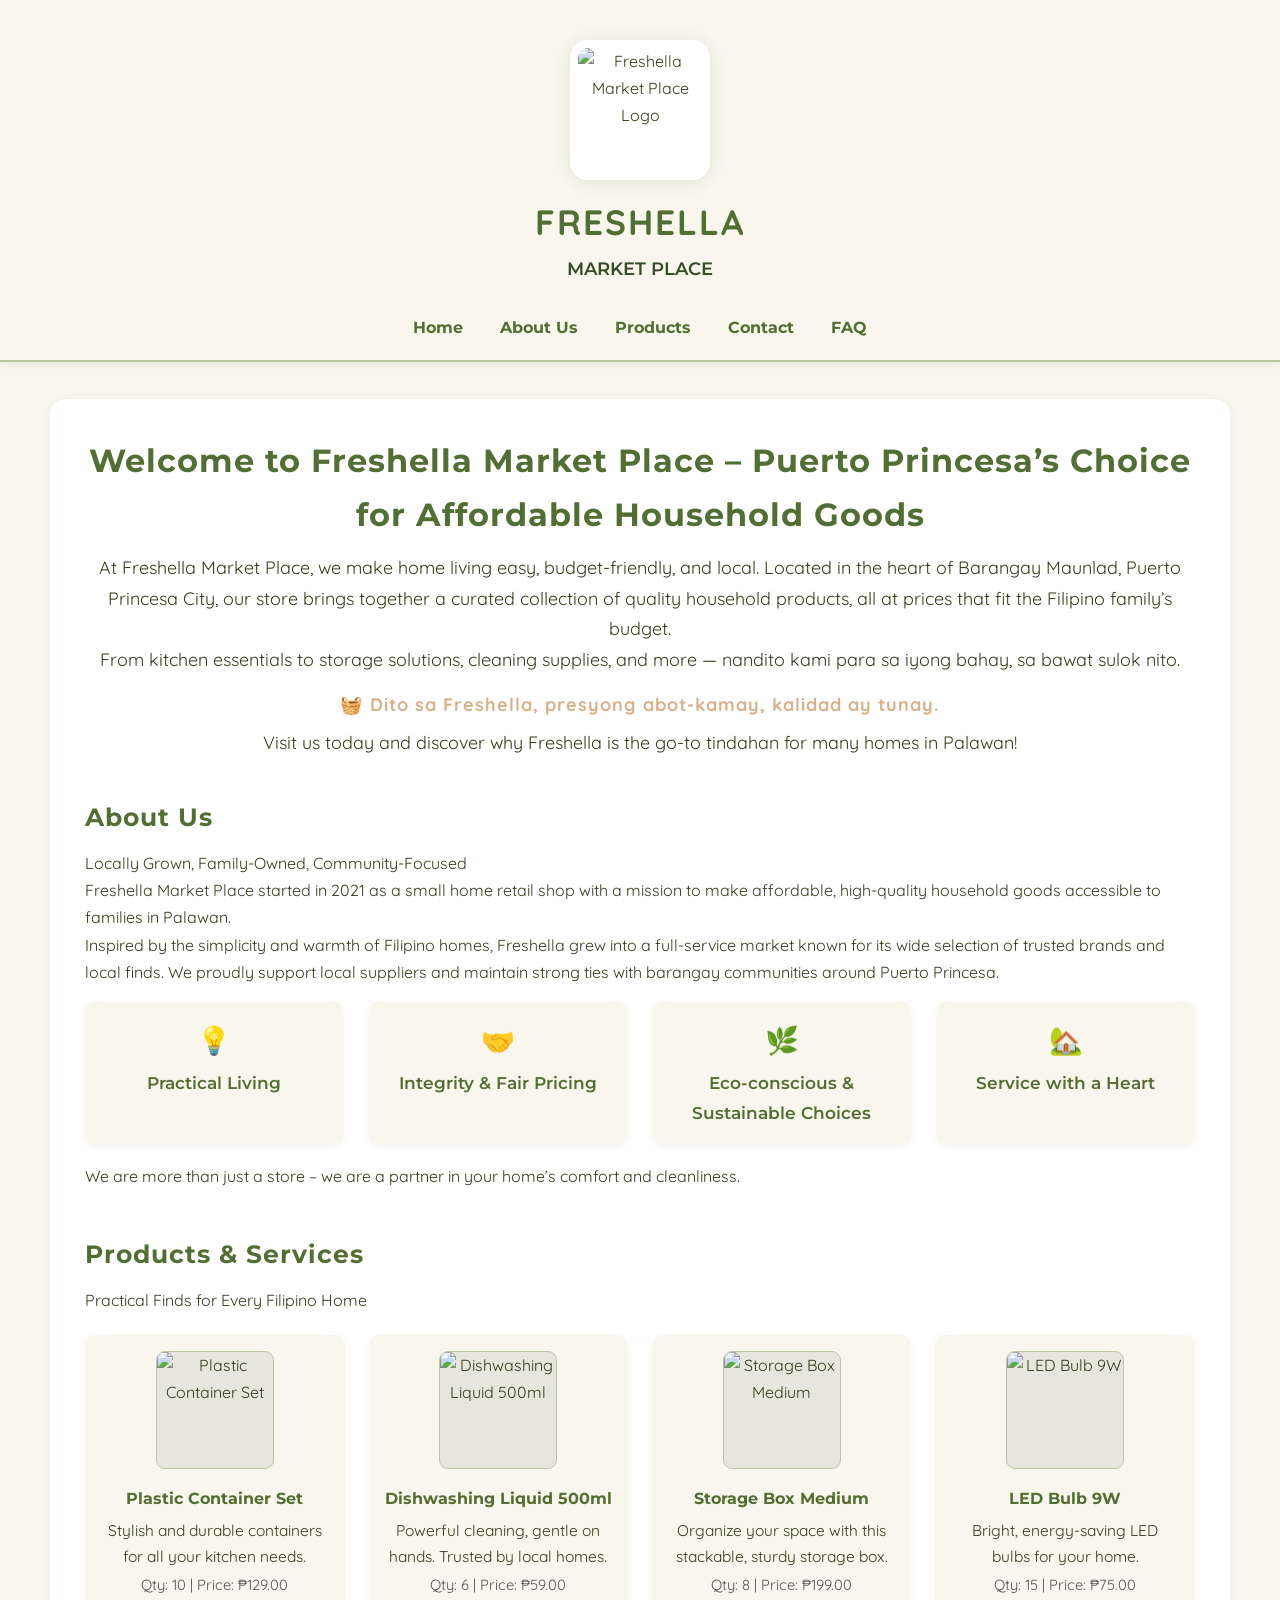
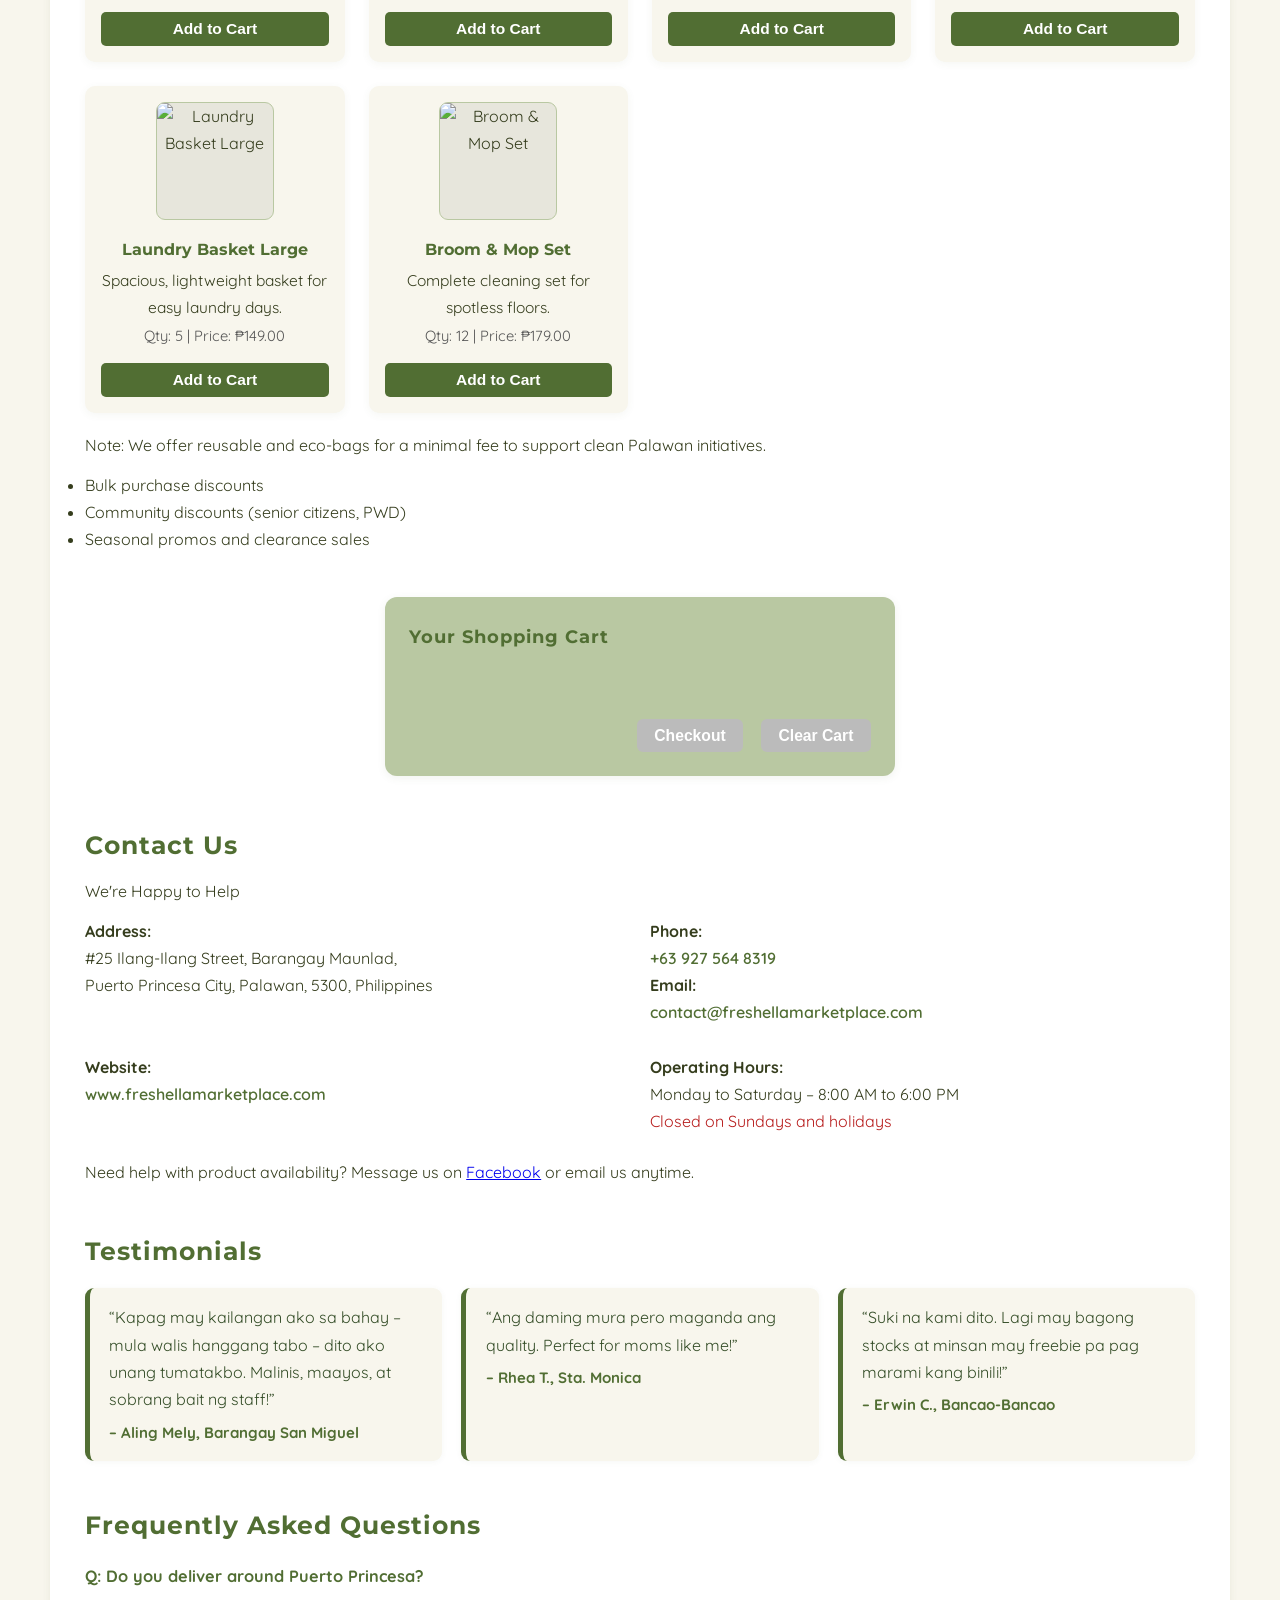
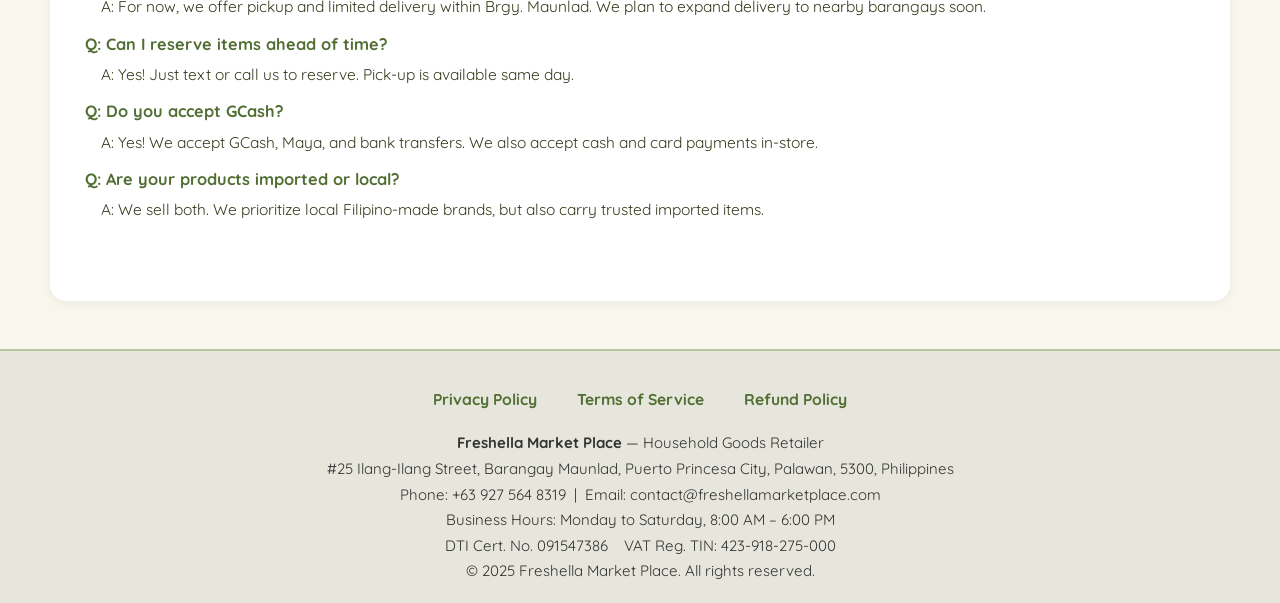
==== index.html @ aa7f87c9 "index.html" ====
<!DOCTYPE html>
<html lang="en">
<head>
  <meta charset="UTF-8">
  <meta name="viewport" content="width=device-width, initial-scale=1.0">
  <title>Freshella Market Place | Puerto Princesa’s Choice for Household Goods</title>
  <meta name="description" content="Freshella Market Place – Puerto Princesa’s Choice for Affordable Household Goods. Shop kitchen essentials, cleaning products, organizers, and more.">
  <meta name="keywords" content="Freshella, household goods, Puerto Princesa, Palawan, market, home essentials, cleaning, organization">
  <meta name="author" content="Freshella Market Place">
  <link rel="icon" type="image/png" href="image/FAVICON.png">
  <link href="https://fonts.googleapis.com/css?family=Montserrat:400,700|Nunito:400,700|Quicksand:400,700&display=swap" rel="stylesheet">
  <style>
    :root {
      --primary: #516e33;
      --secondary: #f8f6ed;
      --accent: #d8b089;
      --dark-green: #344d27;
      --soft-green: #b9c8a2;
      --text: #353d1d;
      --card-bg: #fff;
      --footer-bg: #e7e6dc;
      --heading: #516e33;
      --box-shadow: 0 2px 8px rgba(80, 105, 51, .08);
    }
    * {
      box-sizing: border-box;
      margin: 0;
      padding: 0;
    }
    body {
      font-family: 'Quicksand', 'Nunito', Arial, sans-serif;
      background: var(--secondary);
      color: var(--text);
      line-height: 1.7;
    }
    header {
      background: var(--secondary);
      padding: 2.5rem 0 1rem 0;
      text-align: center;
      border-bottom: 2px solid var(--soft-green);
      box-shadow: var(--box-shadow);
      position: sticky;
      top: 0;
      z-index: 1000;
      width: 100%;
      transition: box-shadow 0.2s;
    }
    .logo-wrapper {
      display: flex;
      flex-direction: column;
      align-items: center;
    }
    .logo-img {
      width: 140px;
      height: 140px;
      display: block;
      margin: 0 auto 0.8rem auto;
      border-radius: 18px;
      box-shadow: 0 2px 16px rgba(80,105,51,0.13);
      background: #fff;
      padding: 0.5rem;
      object-fit: contain;
    }
    .logo-text {
      font-family: 'Quicksand', Arial, sans-serif;
      font-size: 2.2rem;
      font-weight: 700;
      color: var(--heading);
      letter-spacing: 2px;
      margin-bottom: 0.1rem;
    }
    .logo-sub {
      font-family: 'Montserrat', Arial, sans-serif;
      font-size: 1.1rem;
      font-weight: 600;
      color: var(--dark-green);
      margin-bottom: 0.7rem;
    }
    nav {
      margin-top: 1.1rem;
      display: flex;
      justify-content: center;
      gap: 2.3rem;
      flex-wrap: wrap;
    }
    nav a {
      font-family: 'Montserrat', Arial, sans-serif;
      font-weight: 700;
      color: var(--heading);
      text-decoration: none;
      font-size: 1.03rem;
      transition: color .15s;
      padding-bottom: 1px;
      border-bottom: 2px solid transparent;
    }
    nav a:hover {
      color: var(--accent);
      border-bottom: 2px solid var(--accent);
    }
    .container {
      max-width: 1180px;
      margin: 2.3rem auto;
      background: var(--card-bg);
      padding: 2.2rem;
      border-radius: 16px;
      box-shadow: var(--box-shadow);
    }
    section {
      margin-bottom: 2.7rem;
    }
    section h2 {
      font-family: 'Montserrat', Arial, sans-serif;
      color: var(--heading);
      font-size: 1.57rem;
      margin-bottom: .7rem;
      letter-spacing: 1px;
      font-weight: 700;
    }
    .hero {
      text-align: center;
      margin-bottom: 2.4rem;
    }
    .hero h2 {
      font-size: 2rem;
      color: var(--primary);
      font-weight: 700;
      margin: 0 0 .6rem 0;
    }
    .hero p {
      font-size: 1.12rem;
      margin-bottom: 1rem;
      color: var(--text);
    }
    .tagline {
      font-size: 1.13rem;
      font-weight: 700;
      color: var(--accent);
      margin: .8rem 0 .4rem 0;
      letter-spacing: 1px;
    }
    /* Cart Styles */
    .cart-section {
      background: var(--soft-green);
      padding: 1.5rem;
      border-radius: 12px;
      max-width: 510px;
      margin: 2.2rem auto 3rem auto;
      box-shadow: var(--box-shadow);
    }
    .cart-section h2 {
      color: var(--heading);
      font-size: 1.15rem;
      margin-bottom: .75rem;
      font-weight: 700;
      font-family: 'Montserrat', Arial, sans-serif;
    }
    #cart-list {
      min-height: 40px;
      margin-bottom: .95rem;
    }
    .cart-list {
      list-style: none;
      padding: 0;
      margin: 0 0 .8rem 0;
    }
    .cart-list li {
      padding: .53rem 0;
      border-bottom: 1px solid #bbb;
      display: flex;
      justify-content: space-between;
      align-items: center;
      font-size: .99rem;
      color: var(--dark-green);
    }
    .cart-list li:last-child { border-bottom: none; }
    .cart-actions {
      display: flex;
      justify-content: flex-end;
      gap: 1.1rem;
    }
    .cart-actions button {
      background: var(--primary);
      color: #fff;
      border: none;
      padding: .47rem 1.1rem;
      border-radius: 6px;
      font-weight: bold;
      cursor: pointer;
      font-size: .98rem;
      transition: background .17s;
    }
    .cart-actions button:disabled {
      background: #bbb;
      cursor: not-allowed;
    }
    .cart-actions button:hover:not(:disabled) {
      background: var(--dark-green);
    }
    /* Products Grid */
    .products-grid {
      display: grid;
      grid-template-columns: repeat(auto-fit, minmax(220px, 1fr));
      gap: 1.5rem;
      margin-top: 1.3rem;
    }
    .product-card {
      background: var(--secondary);
      border-radius: 10px;
      box-shadow: 0 2px 8px rgba(80, 105, 51, .06);
      padding: 1rem;
      text-align: center;
      display: flex;
      flex-direction: column;
      justify-content: space-between;
    }
    .product-card img {
      width: 118px;
      height: 118px;
      object-fit: cover;
      background: #e7e6dc;
      border-radius: 9px;
      margin: 0 auto 1rem auto;
      border: 1px solid #b9c8a2;
    }
    .product-card h3 {
      font-size: 1.02rem;
      color: var(--heading);
      margin-bottom: .23rem;
      font-weight: 700;
      font-family: 'Montserrat', Arial, sans-serif;
    }
    .product-card p {
      font-size: .97rem;
      margin-bottom: .2rem;
    }
    .product-meta {
      font-size: .92rem;
      color: #555;
      margin-bottom: .2rem;
    }
    .product-card button {
      background: var(--primary);
      color: #fff;
      border: none;
      border-radius: 5px;
      padding: .5rem 1rem;
      font-weight: bold;
      cursor: pointer;
      font-size: .97rem;
      margin-top: .7rem;
      transition: background .16s;
    }
    .product-card button:hover {
      background: var(--dark-green);
    }
    /* About Values */
    .about-values {
      display: flex;
      flex-wrap: wrap;
      gap: 1.6rem;
      margin-top: 1rem;
    }
    .value-card {
      background: var(--secondary);
      border-radius: 9px;
      box-shadow: 0 2px 8px rgba(80,105,51,.08);
      padding: 1rem;
      min-width: 170px;
      flex: 1 1 170px;
      text-align: center;
      font-size: 1.09rem;
      color: var(--primary);
      font-family: 'Montserrat', Arial, sans-serif;
      font-weight: 600;
    }
    .value-card span {
      font-size: 1.7rem;
      display: block;
      margin-bottom: .27rem;
    }
    /* Testimonials */
    .testimonials {
      display: grid;
      grid-template-columns: repeat(auto-fit, minmax(270px, 1fr));
      gap: 1.2rem;
      margin-top: 1rem;
    }
    .testimonial {
      background: var(--secondary);
      border-left: 5px solid var(--primary);
      border-radius: 9px;
      padding: 1rem 1.2rem;
      font-size: 1rem;
      box-shadow: 0 1px 6px rgba(80,105,51,.05);
      color: var(--dark-green);
    }
    .testimonial cite {
      display: block;
      margin-top: .4rem;
      font-size: .94rem;
      color: var(--heading);
      font-style: normal;
      font-weight: bold;
    }
    /* FAQ */
    .faq-list {
      margin-top: 1rem;
    }
    .faq-list dt {
      font-weight: bold;
      margin-top: .7rem;
      color: var(--primary);
      font-size: 1.02rem;
      margin-bottom: .15rem;
    }
    .faq-list dd {
      margin-left: 1rem;
      margin-bottom: .3rem;
      font-size: .97rem;
      color: var(--text);
    }
    /* Contact Info */
    .contact-info {
      font-size: 1rem;
      margin-top: .8rem;
      display: grid;
      grid-template-columns: 1fr 1fr;
      gap: 1.2rem;
    }
    .contact-info div {
      margin-bottom: .5rem;
      font-family: 'Quicksand', Arial, sans-serif;
    }
    .contact-info a {
      color: var(--primary);
      text-decoration: none;
      font-weight: 600;
      transition: color .18s;
    }
    .contact-info a:hover {
      color: var(--accent);
      text-decoration: underline;
    }
    /* Responsive Design */
    @media (max-width: 900px) {
      .container { padding: 1.2rem; }
      .about-values, .testimonials, .contact-info { grid-template-columns: 1fr; flex-direction: column; }
      nav { gap: 1.4rem; }
    }
    @media (max-width: 700px) {
      header { padding: 1.3rem 0 .7rem 0; }
      .logo-img { width: 90px; height: 90px; }
      .logo-text { font-size: 1.3rem; }
      .logo-sub { font-size: 1rem; }
      section h2, .hero h2 { font-size: 1.13rem; }
      .products-grid { grid-template-columns: 1fr; }
      .cart-section { max-width: 100%; }
      .container { padding: .5rem; }
    }
    footer {
      background: var(--footer-bg);
      padding: 2.2rem 0 1.2rem 0;
      text-align: center;
      font-size: .98rem;
      color: #444;
      margin-top: 3rem;
      border-top: 2px solid var(--soft-green);
      font-family: 'Quicksand', Arial, sans-serif;
    }
    .footer-links {
      margin-bottom: 1.1rem;
      display: flex;
      justify-content: center;
      gap: 2.5rem;
      flex-wrap: wrap;
    }
    .footer-links a {
      color: var(--heading);
      text-decoration: none;
      font-weight: 700;
      transition: color .2s;
    }
    .footer-links a:hover {
      color: var(--accent);
      text-decoration: underline;
    }
    .footer-meta {
      font-size: .94rem;
      margin-top: .8rem;
      color: #333;
      line-height: 1.7;
    }
  </style>
</head>
<body>
  <header>
    <div class="logo-wrapper">
      <img src="image/LOGO.png" alt="Freshella Market Place Logo" class="logo-img" />
      <div class="logo-text">FRESHELLA</div>
      <div class="logo-sub">MARKET PLACE</div>
    </div>
    <nav>
      <a href="#home">Home</a>
      <a href="#about">About Us</a>
      <a href="#products">Products</a>
      <a href="#contact">Contact</a>
      <a href="#faq">FAQ</a>
    </nav>
  </header>
  <main class="container">
    <section id="home" class="hero">
      <h2>Welcome to Freshella Market Place – Puerto Princesa’s Choice for Affordable Household Goods</h2>
      <p>
        At Freshella Market Place, we make home living easy, budget-friendly, and local. Located in the heart of Barangay Maunlad, Puerto Princesa City, our store brings together a curated collection of quality household products, all at prices that fit the Filipino family’s budget.<br>
        From kitchen essentials to storage solutions, cleaning supplies, and more — nandito kami para sa iyong bahay, sa bawat sulok nito.
      </p>
      <div class="tagline">🧺 Dito sa Freshella, presyong abot-kamay, kalidad ay tunay.</div>
      <p>Visit us today and discover why Freshella is the go-to tindahan for many homes in Palawan!</p>
    </section>
    <section id="about">
      <h2>About Us</h2>
      <p>Locally Grown, Family-Owned, Community-Focused</p>
      <p>
        Freshella Market Place started in 2021 as a small home retail shop with a mission to make affordable, high-quality household goods accessible to families in Palawan.<br>
        Inspired by the simplicity and warmth of Filipino homes, Freshella grew into a full-service market known for its wide selection of trusted brands and local finds. We proudly support local suppliers and maintain strong ties with barangay communities around Puerto Princesa.
      </p>
      <div class="about-values">
        <div class="value-card">
          <span>💡</span>
          Practical Living
        </div>
        <div class="value-card">
          <span>🤝</span>
          Integrity & Fair Pricing
        </div>
        <div class="value-card">
          <span>🌿</span>
          Eco-conscious & Sustainable Choices
        </div>
        <div class="value-card">
          <span>🏡</span>
          Service with a Heart
        </div>
      </div>
      <p style="margin-top:1.2rem;">
        We are more than just a store – we are a partner in your home’s comfort and cleanliness.
      </p>
    </section>
    <section id="products">
      <h2>Products & Services</h2>
      <p>Practical Finds for Every Filipino Home</p>
      <div class="products-grid">
        <div class="product-card">
          <img src="image/placeholder1.png" alt="Plastic Container Set" />
          <h3>Plastic Container Set</h3>
          <p>Stylish and durable containers for all your kitchen needs.</p>
          <div class="product-meta">Qty: 10 | Price: ₱129.00</div>
          <button onclick="addToCart('Plastic Container Set', 129.00)">Add to Cart</button>
        </div>
        <div class="product-card">
          <img src="image/placeholder2.png" alt="Dishwashing Liquid 500ml" />
          <h3>Dishwashing Liquid 500ml</h3>
          <p>Powerful cleaning, gentle on hands. Trusted by local homes.</p>
          <div class="product-meta">Qty: 6 | Price: ₱59.00</div>
          <button onclick="addToCart('Dishwashing Liquid 500ml', 59.00)">Add to Cart</button>
        </div>
        <div class="product-card">
          <img src="image/placeholder3.png" alt="Storage Box Medium" />
          <h3>Storage Box Medium</h3>
          <p>Organize your space with this stackable, sturdy storage box.</p>
          <div class="product-meta">Qty: 8 | Price: ₱199.00</div>
          <button onclick="addToCart('Storage Box Medium', 199.00)">Add to Cart</button>
        </div>
        <div class="product-card">
          <img src="image/placeholder4.png" alt="LED Bulb 9W" />
          <h3>LED Bulb 9W</h3>
          <p>Bright, energy-saving LED bulbs for your home.</p>
          <div class="product-meta">Qty: 15 | Price: ₱75.00</div>
          <button onclick="addToCart('LED Bulb 9W', 75.00)">Add to Cart</button>
        </div>
        <div class="product-card">
          <img src="image/placeholder5.png" alt="Laundry Basket Large" />
          <h3>Laundry Basket Large</h3>
          <p>Spacious, lightweight basket for easy laundry days.</p>
          <div class="product-meta">Qty: 5 | Price: ₱149.00</div>
          <button onclick="addToCart('Laundry Basket Large', 149.00)">Add to Cart</button>
        </div>
        <div class="product-card">
          <img src="image/placeholder6.png" alt="Broom & Mop Set" />
          <h3>Broom & Mop Set</h3>
          <p>Complete cleaning set for spotless floors.</p>
          <div class="product-meta">Qty: 12 | Price: ₱179.00</div>
          <button onclick="addToCart('Broom & Mop Set', 179.00)">Add to Cart</button>
        </div>
      </div>
      <p style="margin-top:1.2rem;">Note: We offer reusable and eco-bags for a minimal fee to support clean Palawan initiatives.</p>
      <ul style="margin-top:.8rem;">
        <li>Bulk purchase discounts</li>
        <li>Community discounts (senior citizens, PWD)</li>
        <li>Seasonal promos and clearance sales</li>
      </ul>
    </section>
    <section id="cart" class="cart-section">
      <h2>Your Shopping Cart</h2>
      <ul class="cart-list" id="cart-list">
        <!-- Cart items will appear here -->
      </ul>
      <div class="cart-actions">
        <button id="checkout-btn" disabled>Checkout</button>
        <button id="clear-cart-btn" disabled onclick="clearCart()">Clear Cart</button>
      </div>
    </section>
    <section id="contact">
      <h2>Contact Us</h2>
      <p>We're Happy to Help</p>
      <div class="contact-info">
        <div>
          <strong>Address:</strong><br>
          #25 Ilang-Ilang Street, Barangay Maunlad,<br>
          Puerto Princesa City, Palawan, 5300, Philippines
        </div>
        <div>
          <strong>Phone:</strong><br>
          <a href="tel:+639275648319">+63 927 564 8319</a><br>
          <strong>Email:</strong><br>
          <a href="mailto:contact@freshellamarketplace.com">contact@freshellamarketplace.com</a>
        </div>
        <div>
          <strong>Website:</strong><br>
          <a href="http://www.freshellamarketplace.com">www.freshellamarketplace.com</a>
        </div>
        <div>
          <strong>Operating Hours:</strong><br>
          Monday to Saturday – 8:00 AM to 6:00 PM<br>
          <span style="color:#b71c1c;">Closed on Sundays and holidays</span>
        </div>
      </div>
      <p style="margin-top:1rem;">
        Need help with product availability? Message us on <a href="https://facebook.com/" target="_blank">Facebook</a> or email us anytime.
      </p>
    </section>
    <section id="testimonials">
      <h2>Testimonials</h2>
      <div class="testimonials">
        <div class="testimonial">
          “Kapag may kailangan ako sa bahay – mula walis hanggang tabo – dito ako unang tumatakbo. Malinis, maayos, at sobrang bait ng staff!”
          <cite>– Aling Mely, Barangay San Miguel</cite>
        </div>
        <div class="testimonial">
          “Ang daming mura pero maganda ang quality. Perfect for moms like me!”
          <cite>– Rhea T., Sta. Monica</cite>
        </div>
        <div class="testimonial">
          “Suki na kami dito. Lagi may bagong stocks at minsan may freebie pa pag marami kang binili!”
          <cite>– Erwin C., Bancao-Bancao</cite>
        </div>
      </div>
    </section>
    <section id="faq">
      <h2>Frequently Asked Questions</h2>
      <dl class="faq-list">
        <dt>Q: Do you deliver around Puerto Princesa?</dt>
        <dd>A: For now, we offer pickup and limited delivery within Brgy. Maunlad. We plan to expand delivery to nearby barangays soon.</dd>
        <dt>Q: Can I reserve items ahead of time?</dt>
        <dd>A: Yes! Just text or call us to reserve. Pick-up is available same day.</dd>
        <dt>Q: Do you accept GCash?</dt>
        <dd>A: Yes! We accept GCash, Maya, and bank transfers. We also accept cash and card payments in-store.</dd>
        <dt>Q: Are your products imported or local?</dt>
        <dd>A: We sell both. We prioritize local Filipino-made brands, but also carry trusted imported items.</dd>
      </dl>
    </section>
  </main>
  <footer>
    <div class="footer-links">
      <a href="privacy-policy.html">Privacy Policy</a>
      <a href="terms.html">Terms of Service</a>
      <a href="refund-policy.html">Refund Policy</a>
    </div>
    <div class="footer-meta">
      <strong>Freshella Market Place</strong> &mdash; Household Goods Retailer<br>
      #25 Ilang-Ilang Street, Barangay Maunlad, Puerto Princesa City, Palawan, 5300, Philippines<br>
      Phone: +63 927 564 8319 &nbsp;|&nbsp; Email: contact@freshellamarketplace.com<br>
      Business Hours: Monday to Saturday, 8:00 AM – 6:00 PM<br>
      DTI Cert. No. 091547386 &nbsp;&nbsp; VAT Reg. TIN: 423-918-275-000<br>
      &copy; 2025 Freshella Market Place. All rights reserved.
    </div>
  </footer>
  <script>
    // Simple Cart logic for demonstration (no persistence)
    const cart = [];
    function addToCart(name, price) {
      const existing = cart.find(item => item.name === name);
      if (existing) {
        existing.qty++;
      } else {
        cart.push({ name, price, qty: 1 });
      }
      updateCart();
    }
    function clearCart() {
      cart.length = 0;
      updateCart();
    }
    function updateCart() {
      const cartList = document.getElementById('cart-list');
      cartList.innerHTML = '';
      let total = 0;
      cart.forEach(item => {
        total += item.price * item.qty;
        const li = document.createElement('li');
        li.innerHTML = `<span>${item.name} x${item.qty}</span><span>₱${(item.price * item.qty).toFixed(2)}</span>`;
        cartList.appendChild(li);
      });
      document.getElementById('checkout-btn').disabled = cart.length === 0;
      document.getElementById('clear-cart-btn').disabled = cart.length === 0;
      if (cart.length > 0) {
        const totalLi = document.createElement('li');
        totalLi.style.fontWeight = 'bold';
        totalLi.innerHTML = `<span>Total:</span><span>₱${total.toFixed(2)}</span>`;
        cartList.appendChild(totalLi);
      }
    }
    // Checkout button logic - redirect to order-summary.html
    document.addEventListener("DOMContentLoaded", function () {
      const checkoutBtn = document.getElementById("checkout-btn");
      checkoutBtn.addEventListener("click", function () {
        window.location.href = "order-summary.html";
      });
    });
  </script>
</body>
</html>
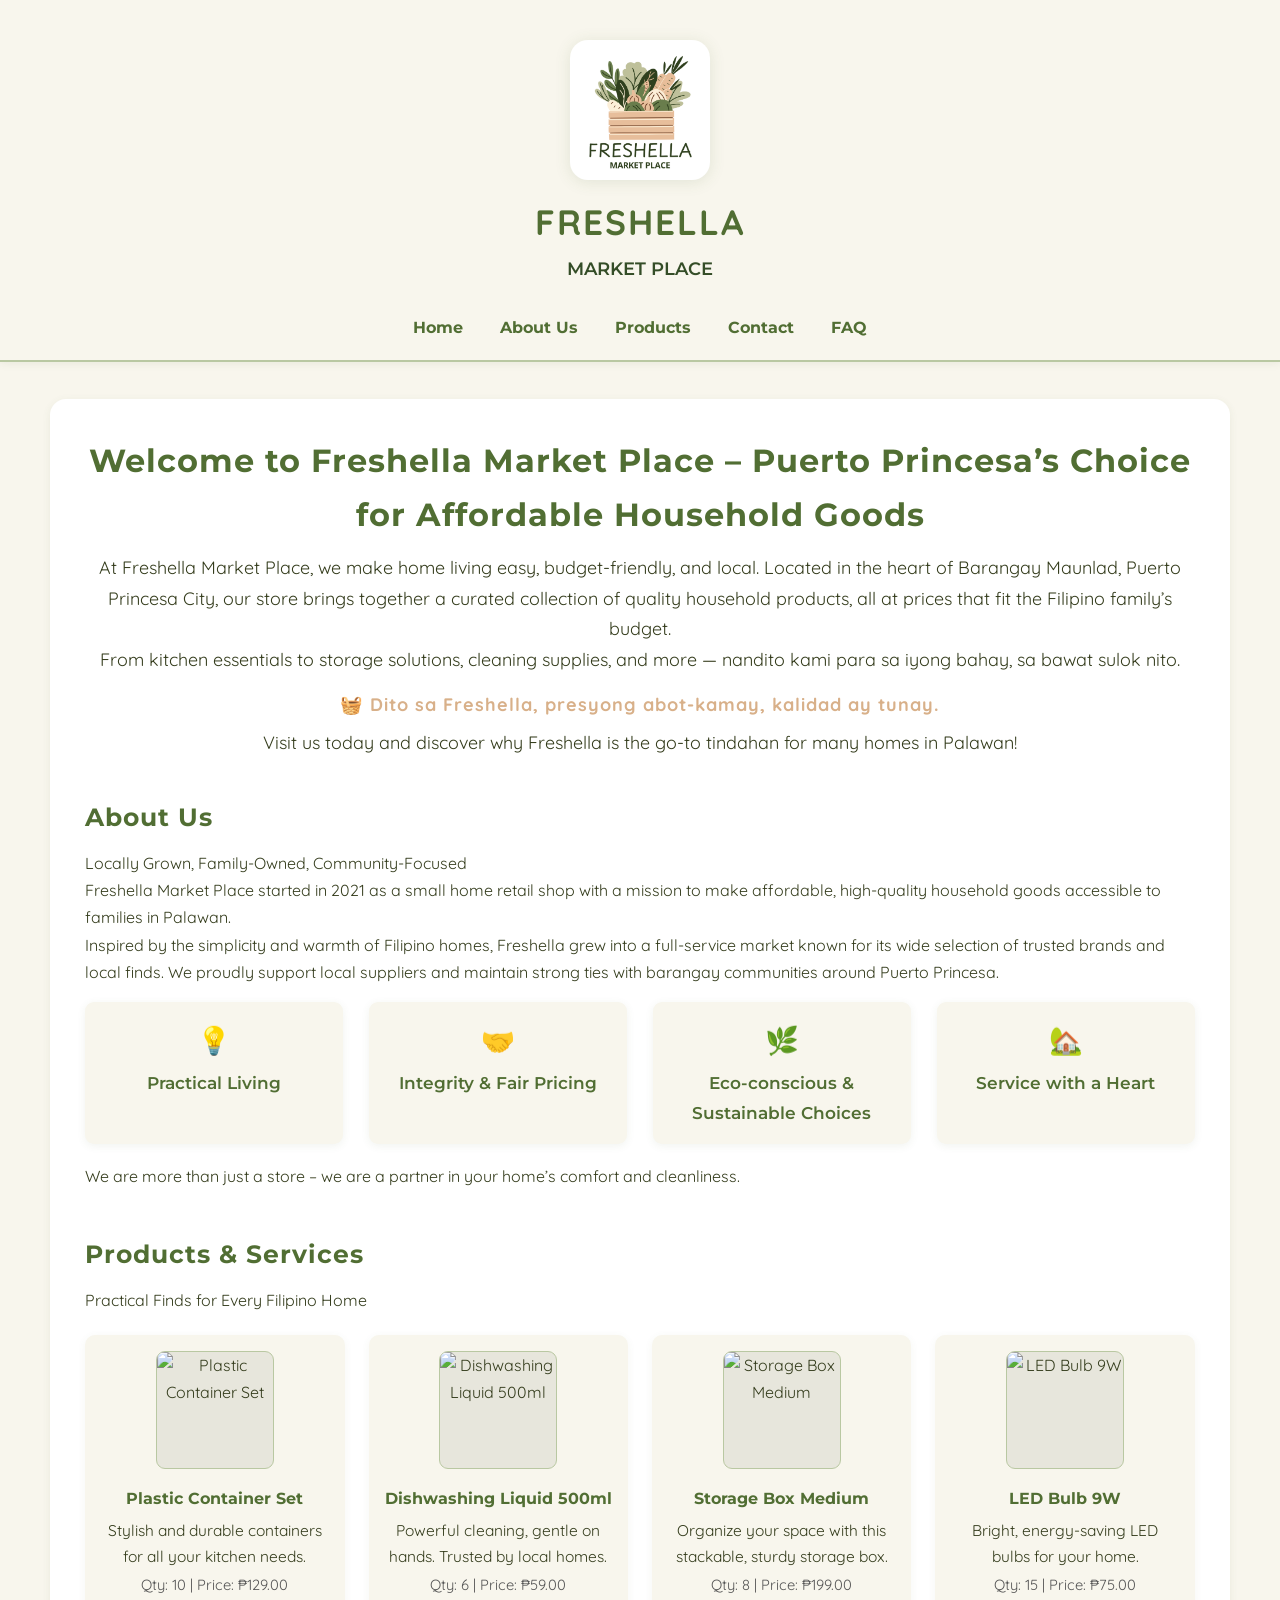
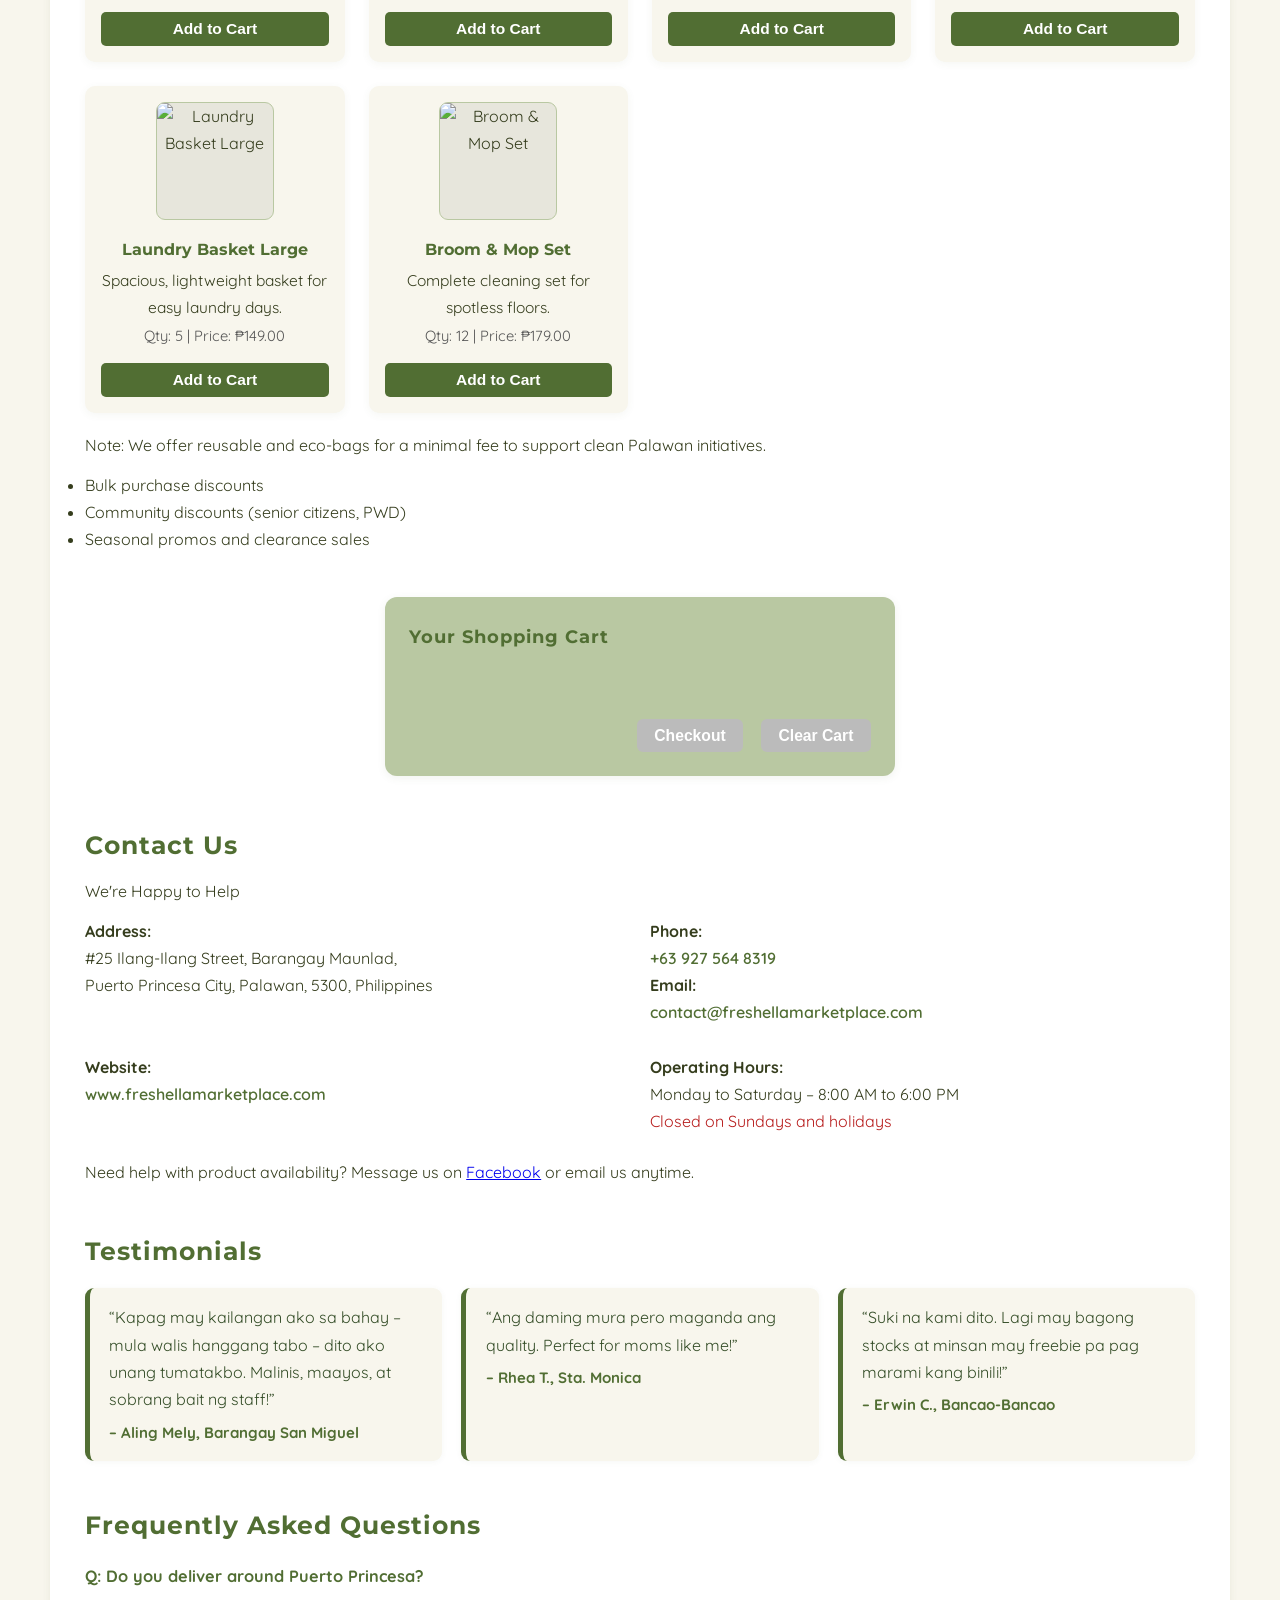
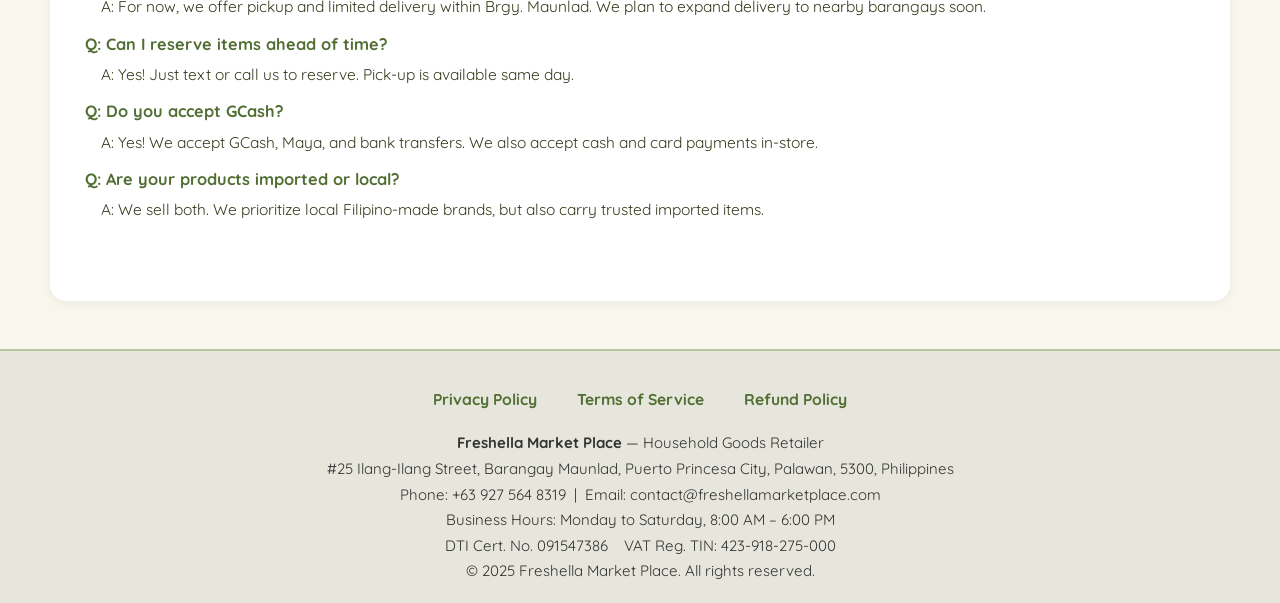
==== commit 0a5e807b: "Update index.html" ====
--- a/index.html
+++ b/index.html
@@ -7,7 +7,7 @@
   <meta name="description" content="Freshella Market Place – Puerto Princesa’s Choice for Affordable Household Goods. Shop kitchen essentials, cleaning products, organizers, and more.">
   <meta name="keywords" content="Freshella, household goods, Puerto Princesa, Palawan, market, home essentials, cleaning, organization">
   <meta name="author" content="Freshella Market Place">
-  <link rel="icon" type="image/png" href="image/FAVICON.png">
+  <link rel="icon" type="images/png" href="images/LOGO.png">
   <link href="https://fonts.googleapis.com/css?family=Montserrat:400,700|Nunito:400,700|Quicksand:400,700&display=swap" rel="stylesheet">
   <style>
     :root {
@@ -395,7 +395,7 @@
 <body>
   <header>
     <div class="logo-wrapper">
-      <img src="image/LOGO.png" alt="Freshella Market Place Logo" class="logo-img" />
+      <img src="images/LOGO.png" alt="Freshella Market Place Logo" class="logo-img" />
       <div class="logo-text">FRESHELLA</div>
       <div class="logo-sub">MARKET PLACE</div>
     </div>
@@ -451,42 +451,42 @@
       <p>Practical Finds for Every Filipino Home</p>
       <div class="products-grid">
         <div class="product-card">
-          <img src="image/placeholder1.png" alt="Plastic Container Set" />
+          <img src="images/Pictures1.png" alt="Plastic Container Set" />
           <h3>Plastic Container Set</h3>
           <p>Stylish and durable containers for all your kitchen needs.</p>
           <div class="product-meta">Qty: 10 | Price: ₱129.00</div>
           <button onclick="addToCart('Plastic Container Set', 129.00)">Add to Cart</button>
         </div>
         <div class="product-card">
-          <img src="image/placeholder2.png" alt="Dishwashing Liquid 500ml" />
+          <img src="images/Pictures2.png" alt="Dishwashing Liquid 500ml" />
           <h3>Dishwashing Liquid 500ml</h3>
           <p>Powerful cleaning, gentle on hands. Trusted by local homes.</p>
           <div class="product-meta">Qty: 6 | Price: ₱59.00</div>
           <button onclick="addToCart('Dishwashing Liquid 500ml', 59.00)">Add to Cart</button>
         </div>
         <div class="product-card">
-          <img src="image/placeholder3.png" alt="Storage Box Medium" />
+          <img src="images/Pictures3.png" alt="Storage Box Medium" />
           <h3>Storage Box Medium</h3>
           <p>Organize your space with this stackable, sturdy storage box.</p>
           <div class="product-meta">Qty: 8 | Price: ₱199.00</div>
           <button onclick="addToCart('Storage Box Medium', 199.00)">Add to Cart</button>
         </div>
         <div class="product-card">
-          <img src="image/placeholder4.png" alt="LED Bulb 9W" />
+          <img src="images/Pictures4.png" alt="LED Bulb 9W" />
           <h3>LED Bulb 9W</h3>
           <p>Bright, energy-saving LED bulbs for your home.</p>
           <div class="product-meta">Qty: 15 | Price: ₱75.00</div>
           <button onclick="addToCart('LED Bulb 9W', 75.00)">Add to Cart</button>
         </div>
         <div class="product-card">
-          <img src="image/placeholder5.png" alt="Laundry Basket Large" />
+          <img src="images/Pictures5.png" alt="Laundry Basket Large" />
           <h3>Laundry Basket Large</h3>
           <p>Spacious, lightweight basket for easy laundry days.</p>
           <div class="product-meta">Qty: 5 | Price: ₱149.00</div>
           <button onclick="addToCart('Laundry Basket Large', 149.00)">Add to Cart</button>
         </div>
         <div class="product-card">
-          <img src="image/placeholder6.png" alt="Broom & Mop Set" />
+          <img src="images/Pictures6.png" alt="Broom & Mop Set" />
           <h3>Broom & Mop Set</h3>
           <p>Complete cleaning set for spotless floors.</p>
           <div class="product-meta">Qty: 12 | Price: ₱179.00</div>
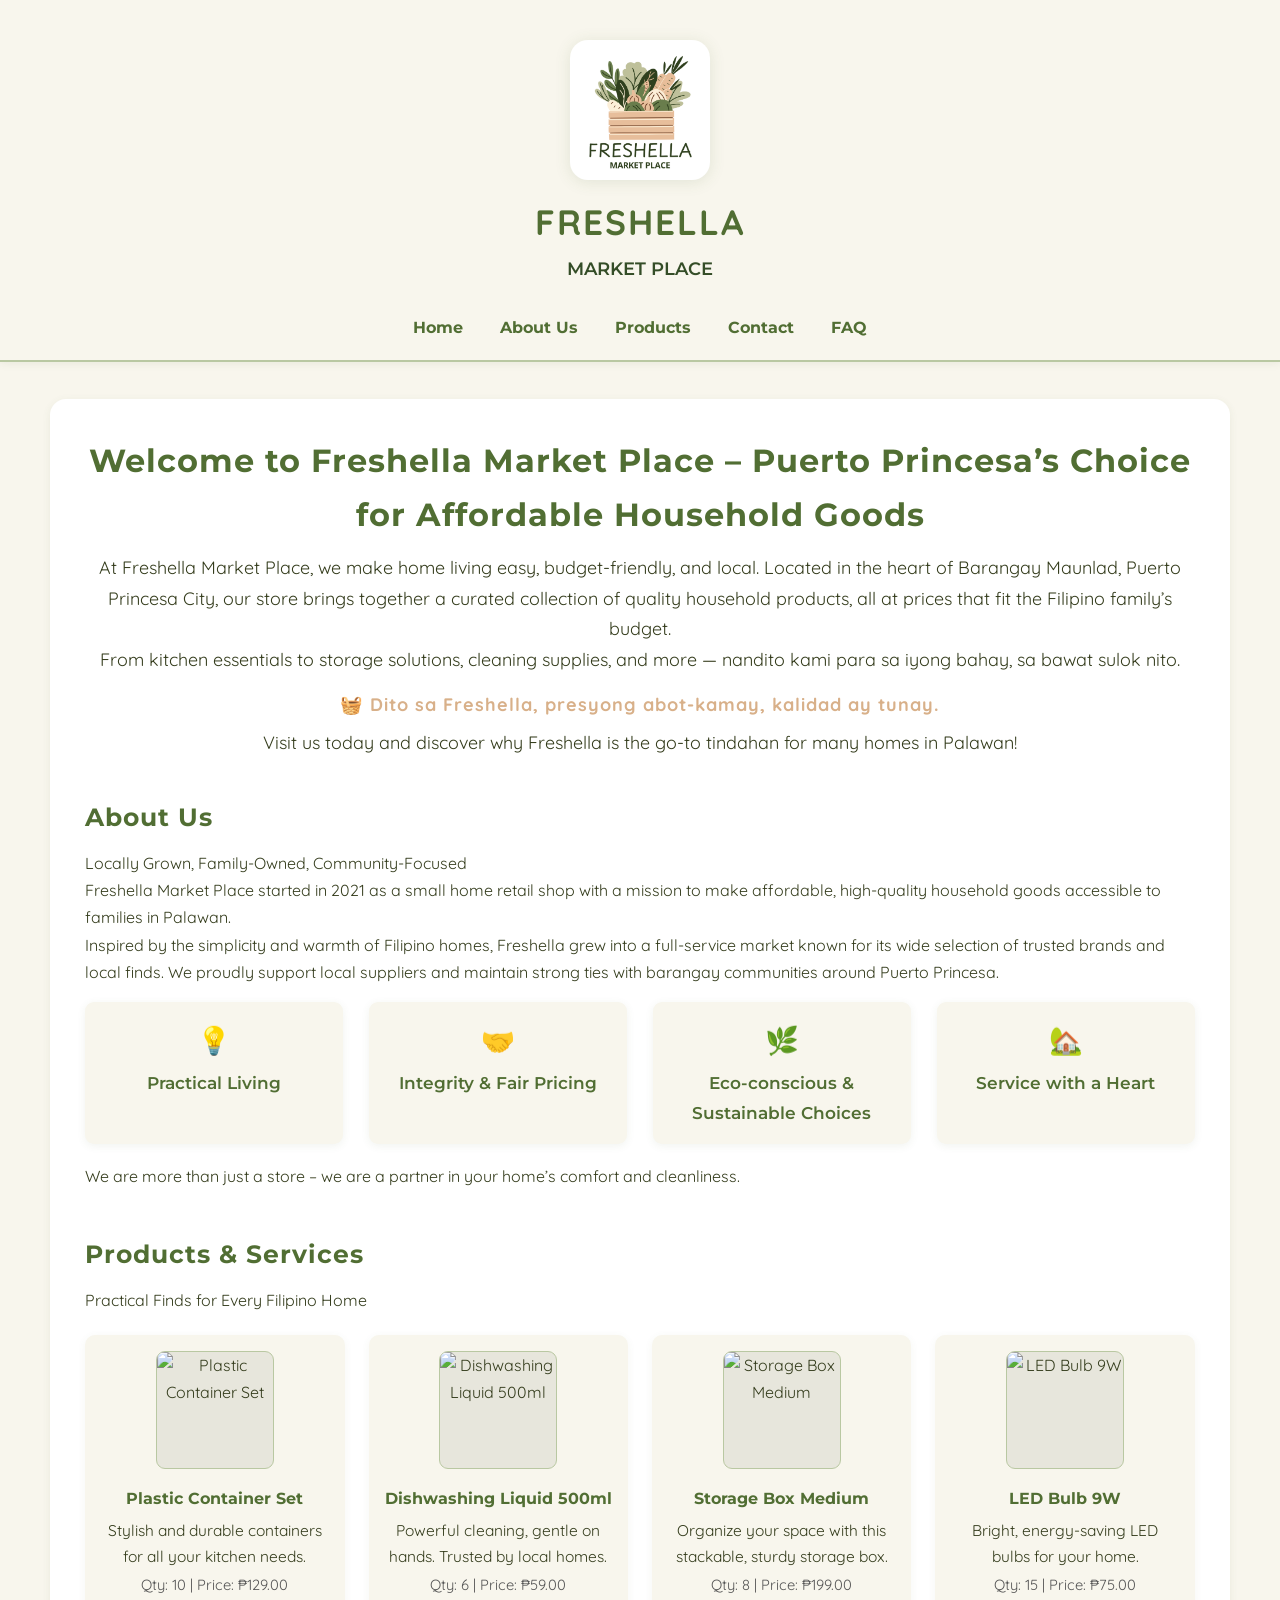
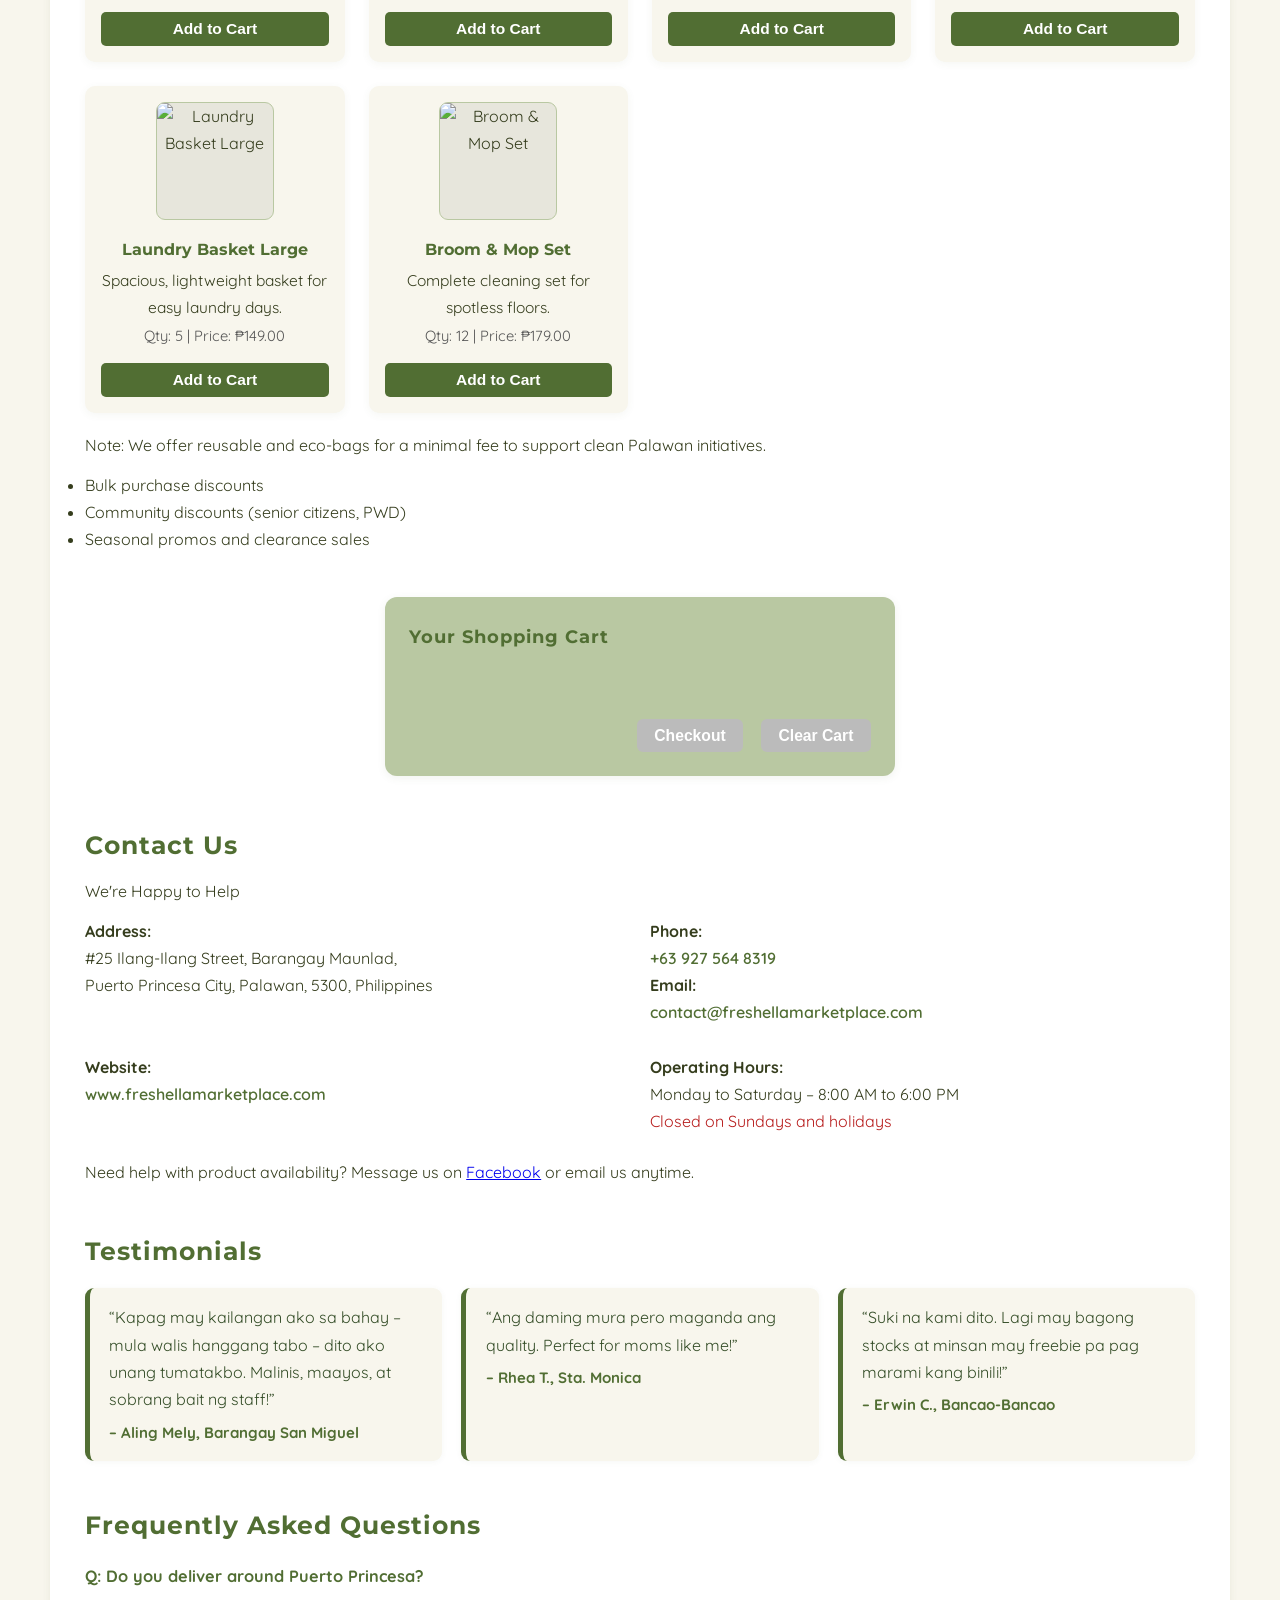
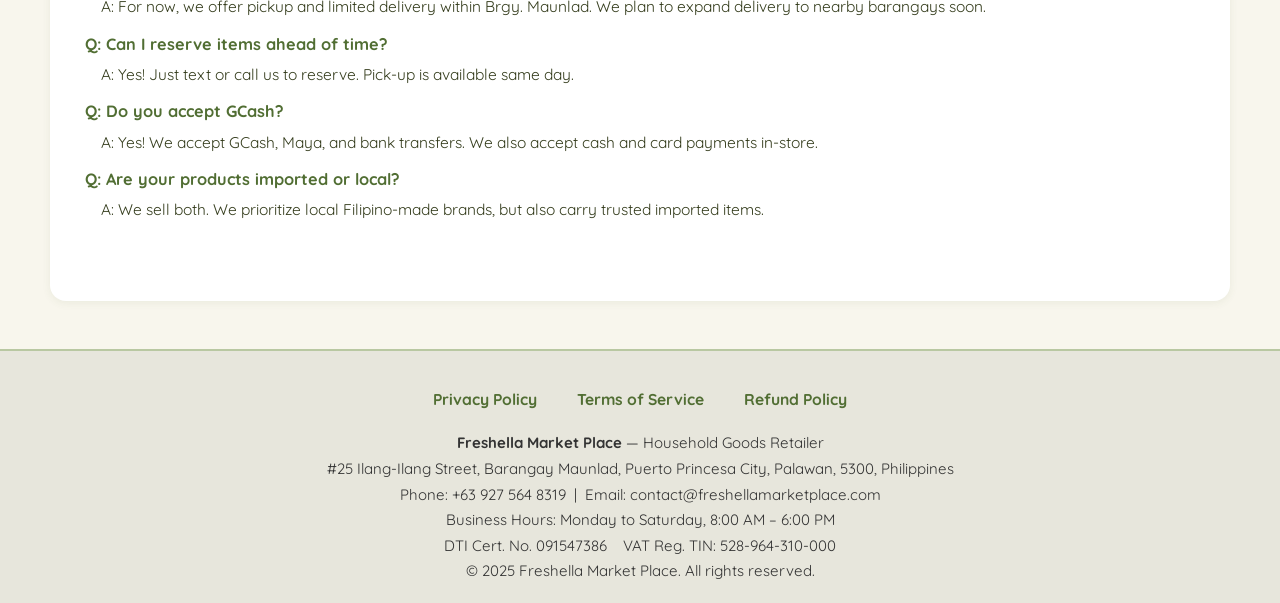
==== commit 7b1532e2: "Update index.html" ====
--- a/index.html
+++ b/index.html
@@ -581,7 +581,7 @@
       #25 Ilang-Ilang Street, Barangay Maunlad, Puerto Princesa City, Palawan, 5300, Philippines<br>
       Phone: +63 927 564 8319 &nbsp;|&nbsp; Email: contact@freshellamarketplace.com<br>
       Business Hours: Monday to Saturday, 8:00 AM – 6:00 PM<br>
-      DTI Cert. No. 091547386 &nbsp;&nbsp; VAT Reg. TIN: 423-918-275-000<br>
+      DTI Cert. No. 091547386 &nbsp;&nbsp; VAT Reg. TIN: 528-964-310-000<br>
       &copy; 2025 Freshella Market Place. All rights reserved.
     </div>
   </footer>
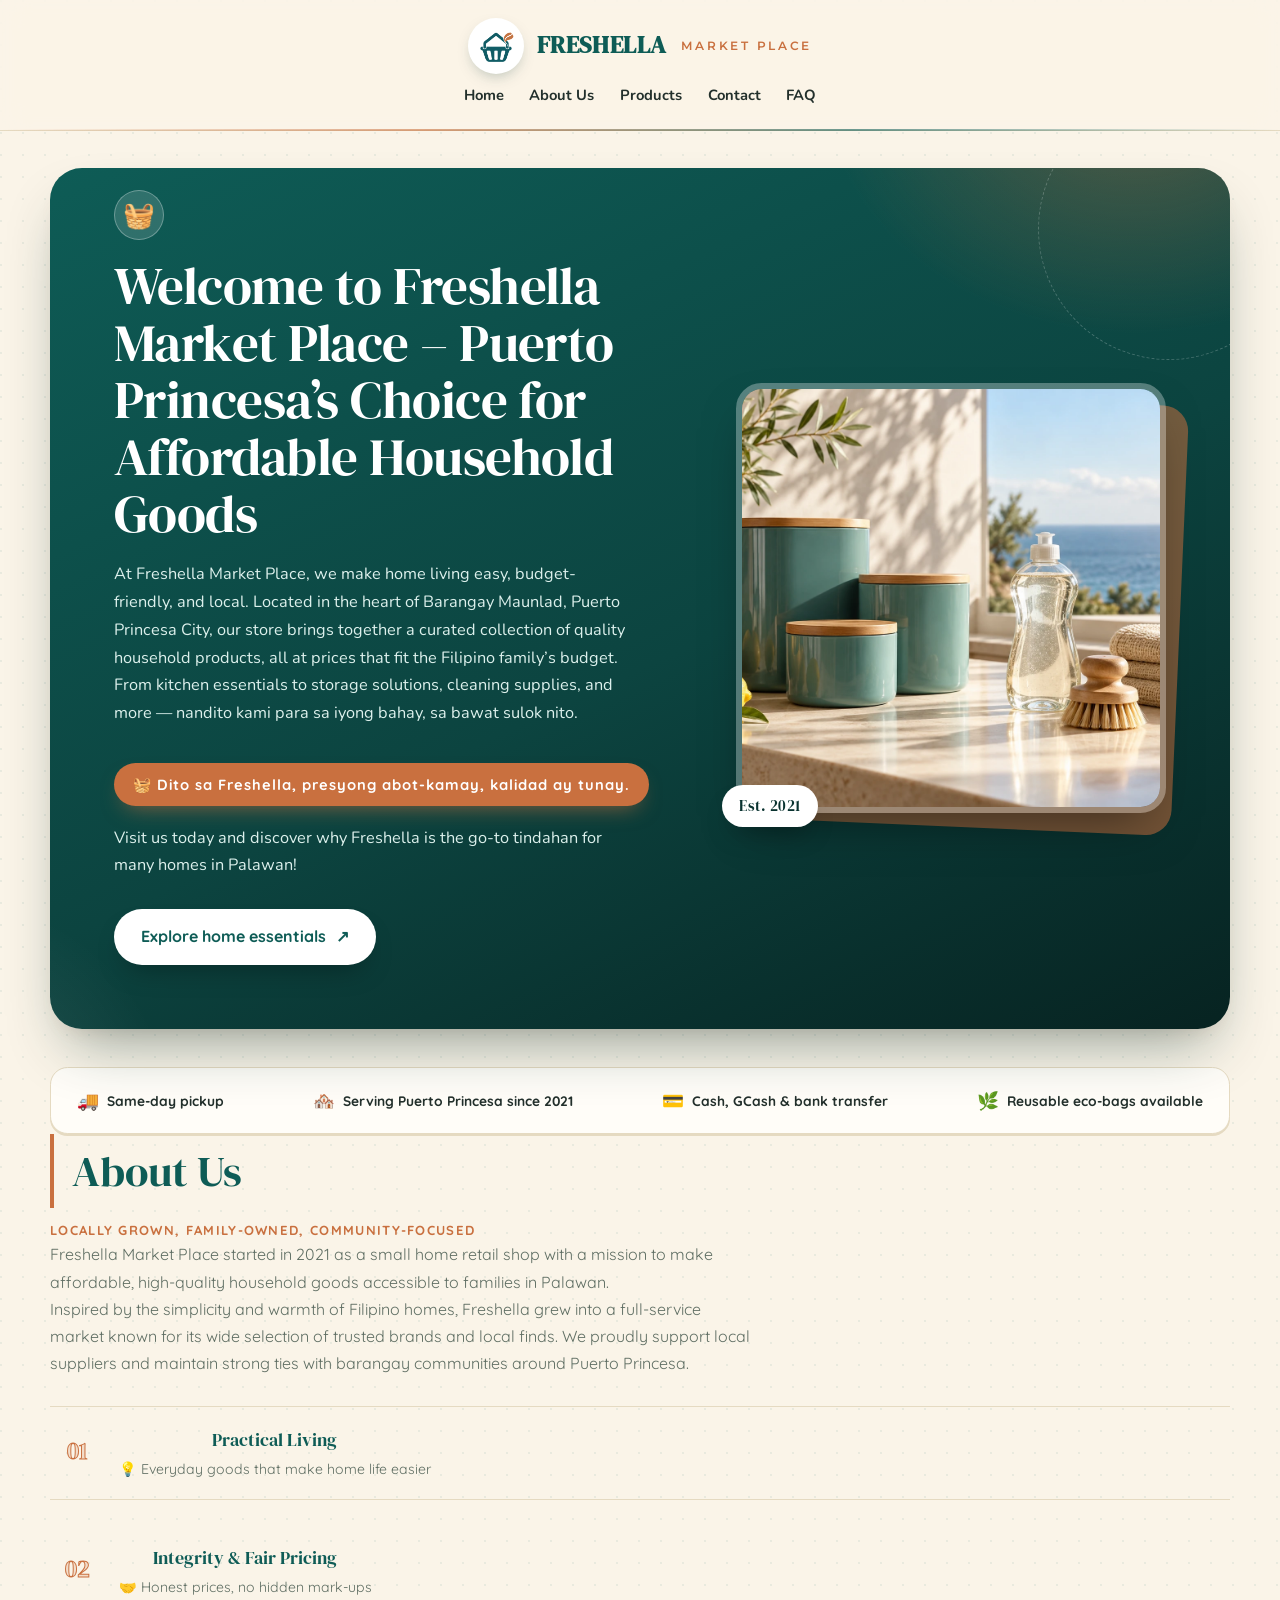
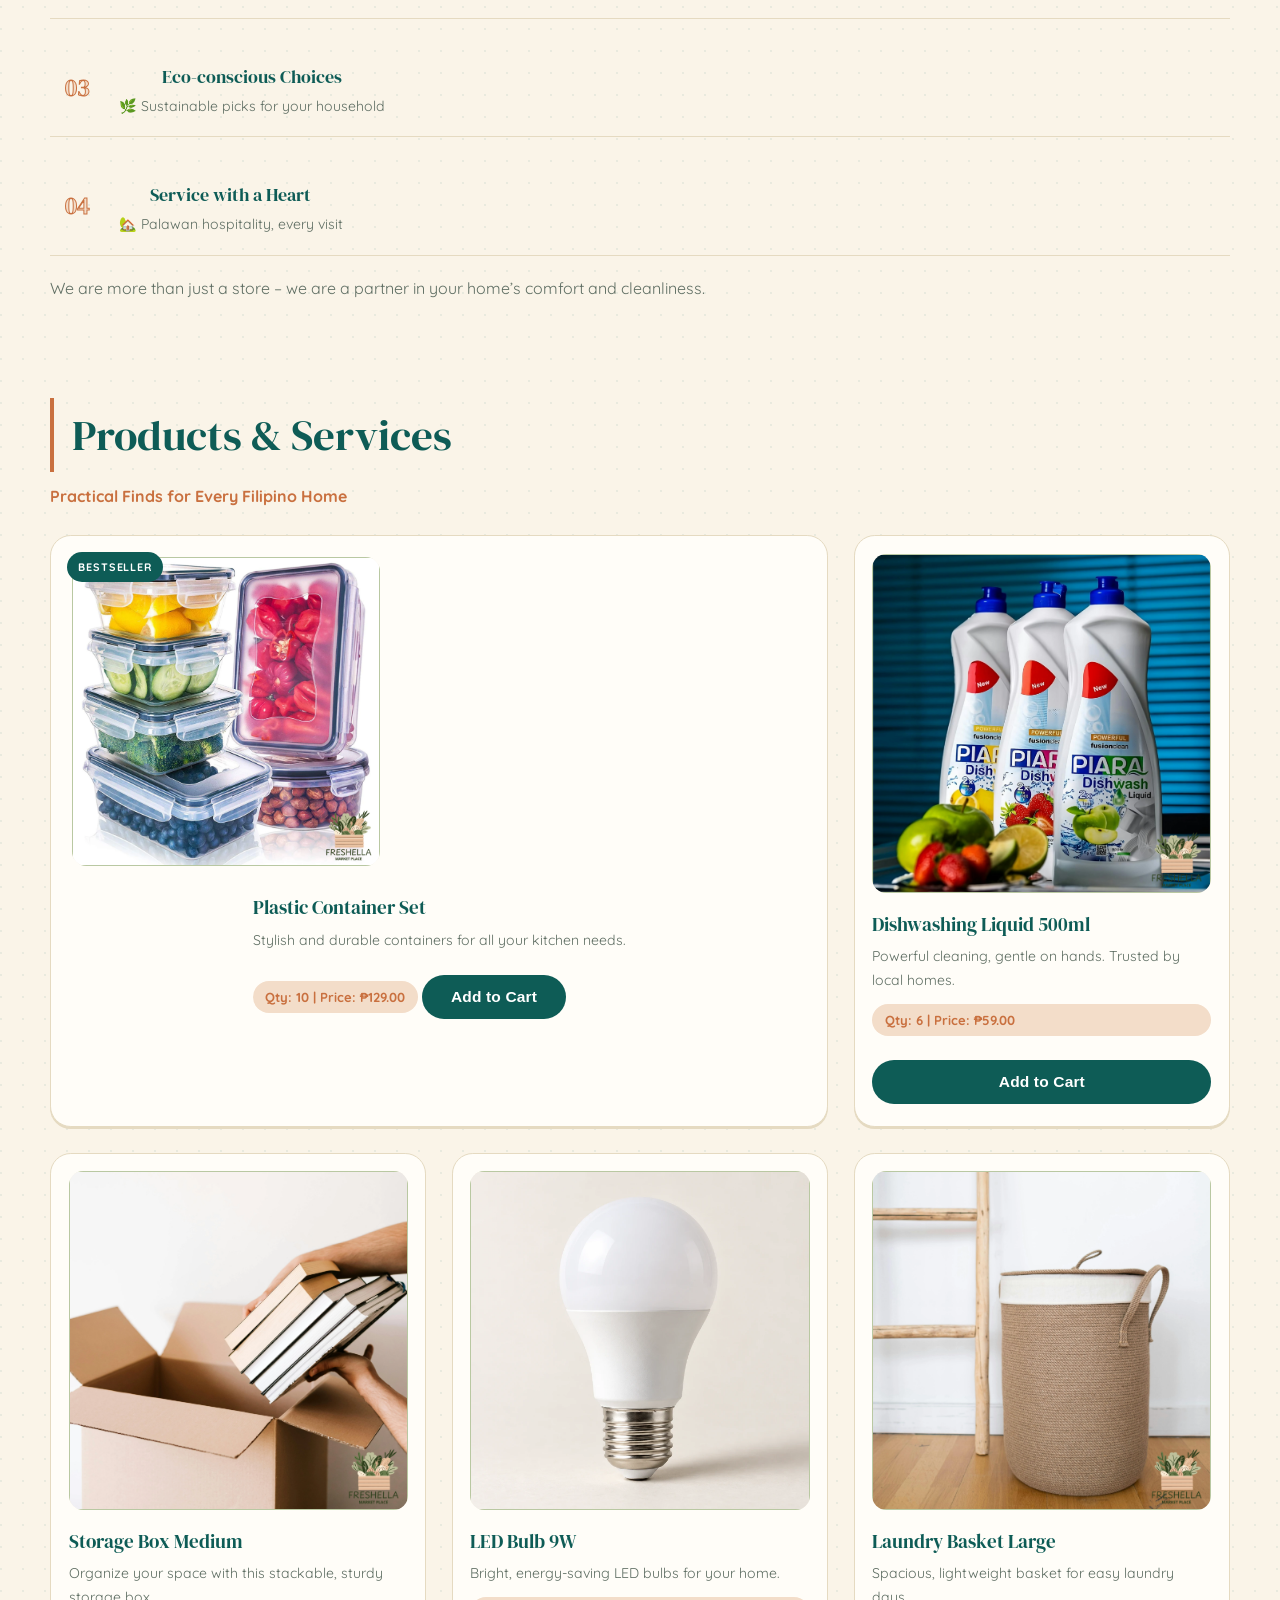
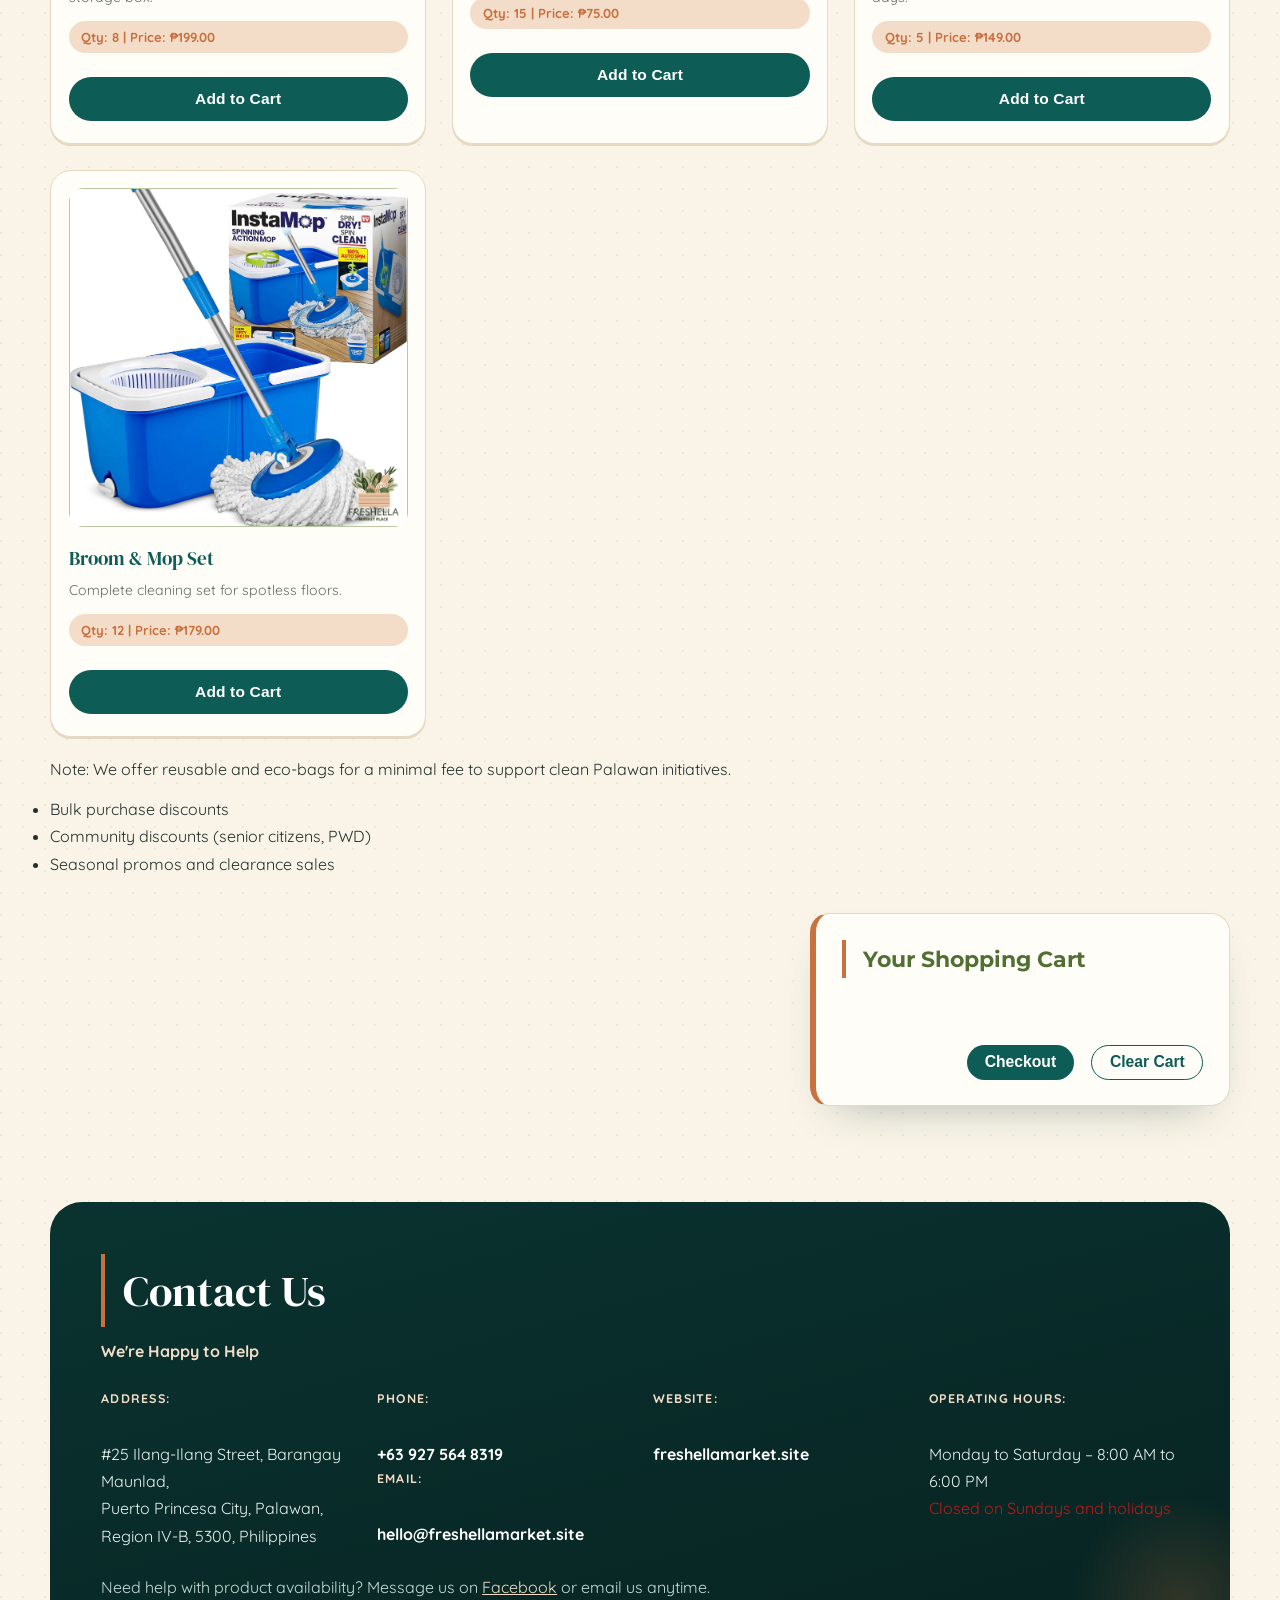
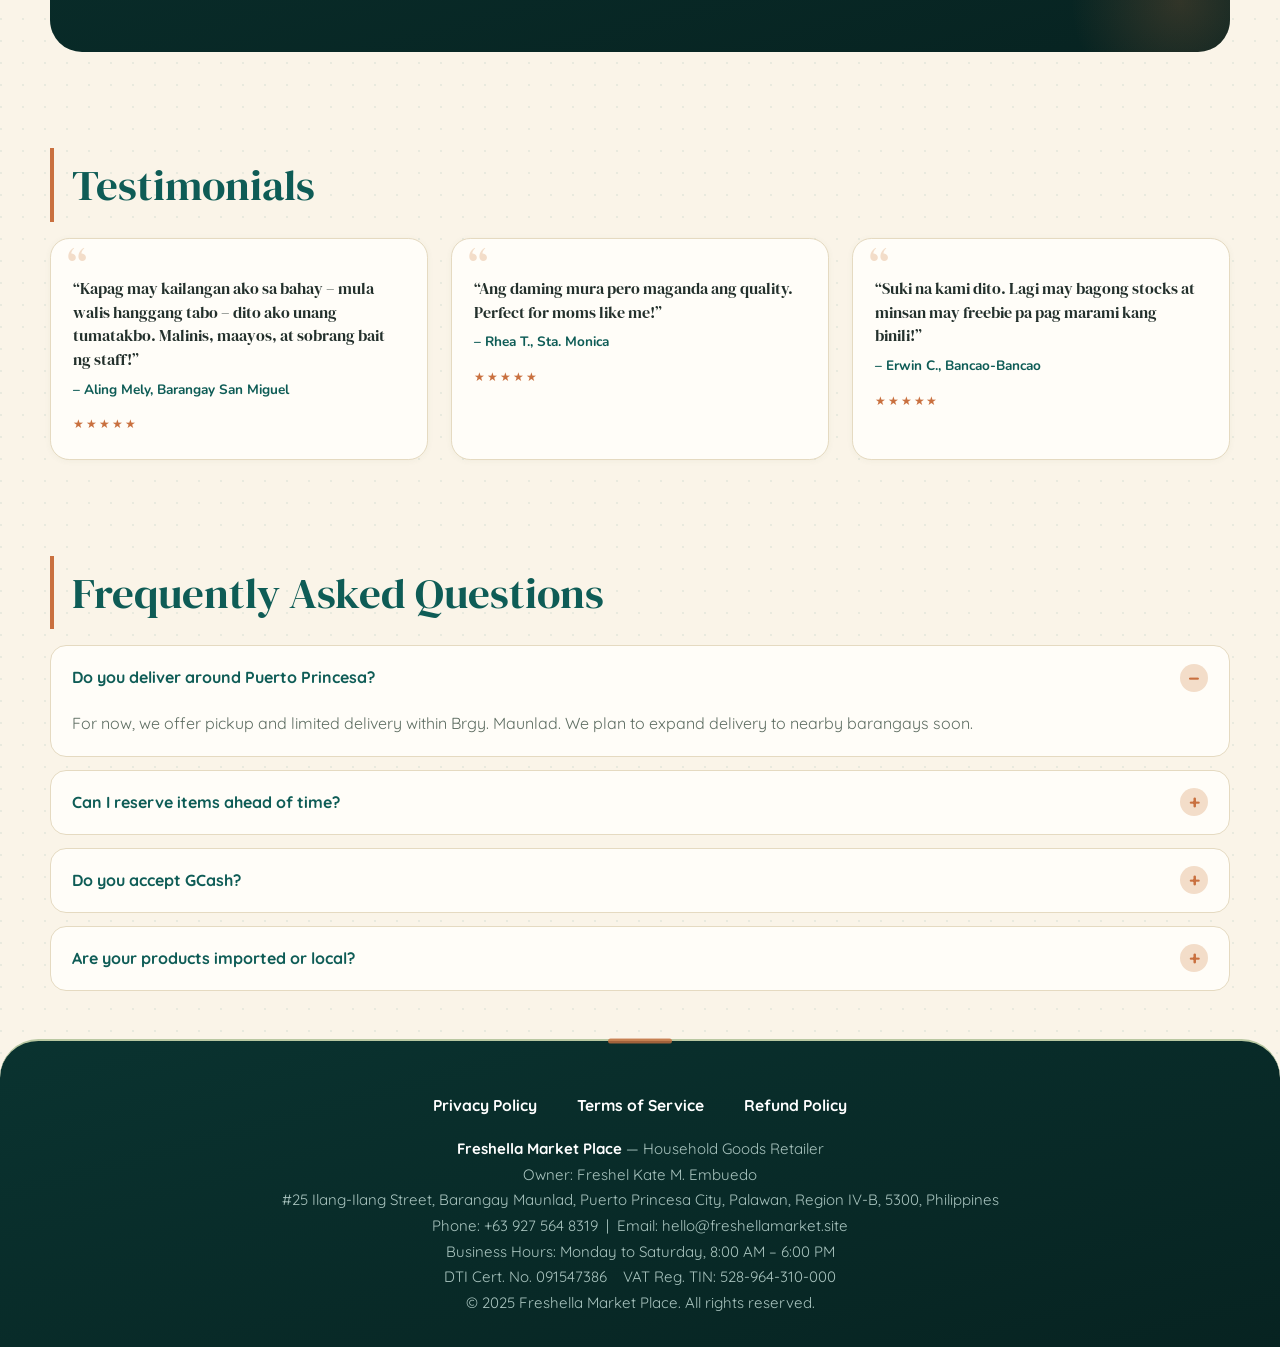
==== commit 38f566e0: "Elevate design and fix CNAME domain, missing assets, data accuracy Co-Authored-By: Claude Sonnet 5 <" ====
--- a/index.html
+++ b/index.html
@@ -7,8 +7,11 @@
   <meta name="description" content="Freshella Market Place – Puerto Princesa’s Choice for Affordable Household Goods. Shop kitchen essentials, cleaning products, organizers, and more.">
   <meta name="keywords" content="Freshella, household goods, Puerto Princesa, Palawan, market, home essentials, cleaning, organization">
   <meta name="author" content="Freshella Market Place">
-  <link rel="icon" type="images/png" href="images/LOGO.png">
+  <link rel="icon" type="image/png" href="assets/favicon-v2.png">
   <link href="https://fonts.googleapis.com/css?family=Montserrat:400,700|Nunito:400,700|Quicksand:400,700&display=swap" rel="stylesheet">
+  <link rel="preconnect" href="https://fonts.googleapis.com">
+  <link rel="preconnect" href="https://fonts.gstatic.com" crossorigin>
+  <link href="https://fonts.googleapis.com/css2?family=DM+Serif+Display&display=swap" rel="stylesheet">
   <style>
     :root {
       --primary: #516e33;
@@ -391,11 +394,12 @@
       line-height: 1.7;
     }
   </style>
+  <link rel="stylesheet" href="polish.css">
 </head>
 <body>
   <header>
     <div class="logo-wrapper">
-      <img src="images/LOGO.png" alt="Freshella Market Place Logo" class="logo-img" />
+      <img src="assets/logo-generated-v2.webp" alt="Freshella Market Place Logo" class="logo-img" />
       <div class="logo-text">FRESHELLA</div>
       <div class="logo-sub">MARKET PLACE</div>
     </div>
@@ -409,6 +413,7 @@
   </header>
   <main class="container">
     <section id="home" class="hero">
+<div class="freshella-hero-copy">
       <h2>Welcome to Freshella Market Place – Puerto Princesa’s Choice for Affordable Household Goods</h2>
       <p>
         At Freshella Market Place, we make home living easy, budget-friendly, and local. Located in the heart of Barangay Maunlad, Puerto Princesa City, our store brings together a curated collection of quality household products, all at prices that fit the Filipino family’s budget.<br>
@@ -416,7 +421,17 @@
       </p>
       <div class="tagline">🧺 Dito sa Freshella, presyong abot-kamay, kalidad ay tunay.</div>
       <p>Visit us today and discover why Freshella is the go-to tindahan for many homes in Palawan!</p>
-    </section>
+    
+<a class="freshella-shop-link" href="#products">Explore home essentials <span aria-hidden="true">↗</span></a>
+</div>
+<div class="hero-media-wrap"><figure class="refresh-hero-media refresh-hero-media-0"><img src="assets/hero-generated-v2.webp" alt="Illustrative coastal household essentials arrangement" width="1536" height="1024" fetchpriority="high" decoding="async"></figure></div>
+</section>
+    <div class="trust-bar">
+      <div class="trust-item"><span>🚚</span>Same-day pickup</div>
+      <div class="trust-item"><span>🏘️</span>Serving Puerto Princesa since 2021</div>
+      <div class="trust-item"><span>💳</span>Cash, GCash &amp; bank transfer</div>
+      <div class="trust-item"><span>🌿</span>Reusable eco-bags available</div>
+    </div>
     <section id="about">
       <h2>About Us</h2>
       <p>Locally Grown, Family-Owned, Community-Focused</p>
@@ -426,20 +441,20 @@
       </p>
       <div class="about-values">
         <div class="value-card">
-          <span>💡</span>
-          Practical Living
+          <span class="vc-num">01</span>
+          <div class="vc-text"><strong>Practical Living</strong><em>💡 Everyday goods that make home life easier</em></div>
         </div>
         <div class="value-card">
-          <span>🤝</span>
-          Integrity & Fair Pricing
+          <span class="vc-num">02</span>
+          <div class="vc-text"><strong>Integrity &amp; Fair Pricing</strong><em>🤝 Honest prices, no hidden mark-ups</em></div>
         </div>
         <div class="value-card">
-          <span>🌿</span>
-          Eco-conscious & Sustainable Choices
+          <span class="vc-num">03</span>
+          <div class="vc-text"><strong>Eco-conscious Choices</strong><em>🌿 Sustainable picks for your household</em></div>
         </div>
         <div class="value-card">
-          <span>🏡</span>
-          Service with a Heart
+          <span class="vc-num">04</span>
+          <div class="vc-text"><strong>Service with a Heart</strong><em>🏡 Palawan hospitality, every visit</em></div>
         </div>
       </div>
       <p style="margin-top:1.2rem;">
@@ -451,42 +466,44 @@
       <p>Practical Finds for Every Filipino Home</p>
       <div class="products-grid">
         <div class="product-card">
-          <img src="images/Pictures1.png" alt="Plastic Container Set" />
-          <h3>Plastic Container Set</h3>
-          <p>Stylish and durable containers for all your kitchen needs.</p>
-          <div class="product-meta">Qty: 10 | Price: ₱129.00</div>
-          <button onclick="addToCart('Plastic Container Set', 129.00)">Add to Cart</button>
+          <div class="pc-img"><img src="assets/product-1-optimized.webp" alt="Plastic Container Set" /></div>
+          <div class="pc-info">
+            <h3>Plastic Container Set</h3>
+            <p>Stylish and durable containers for all your kitchen needs.</p>
+            <div class="product-meta">Qty: 10 | Price: ₱129.00</div>
+            <button onclick="addToCart('Plastic Container Set', 129.00)">Add to Cart</button>
+          </div>
         </div>
         <div class="product-card">
-          <img src="images/Pictures2.png" alt="Dishwashing Liquid 500ml" />
+          <div class="pc-img"><img src="assets/product-2-optimized.webp" alt="Dishwashing Liquid 500ml" /></div>
           <h3>Dishwashing Liquid 500ml</h3>
           <p>Powerful cleaning, gentle on hands. Trusted by local homes.</p>
           <div class="product-meta">Qty: 6 | Price: ₱59.00</div>
           <button onclick="addToCart('Dishwashing Liquid 500ml', 59.00)">Add to Cart</button>
         </div>
         <div class="product-card">
-          <img src="images/Pictures3.png" alt="Storage Box Medium" />
+          <div class="pc-img"><img src="assets/product-3-optimized.webp" alt="Storage Box Medium" /></div>
           <h3>Storage Box Medium</h3>
           <p>Organize your space with this stackable, sturdy storage box.</p>
           <div class="product-meta">Qty: 8 | Price: ₱199.00</div>
           <button onclick="addToCart('Storage Box Medium', 199.00)">Add to Cart</button>
         </div>
         <div class="product-card">
-          <img src="images/Pictures4.png" alt="LED Bulb 9W" />
+          <div class="pc-img"><img src="assets/led-bulb-generated-v2.webp" alt="Illustrative photograph of an unbranded LED bulb" /></div>
           <h3>LED Bulb 9W</h3>
           <p>Bright, energy-saving LED bulbs for your home.</p>
           <div class="product-meta">Qty: 15 | Price: ₱75.00</div>
           <button onclick="addToCart('LED Bulb 9W', 75.00)">Add to Cart</button>
         </div>
         <div class="product-card">
-          <img src="images/Pictures5.png" alt="Laundry Basket Large" />
+          <div class="pc-img"><img src="assets/product-5-optimized.webp" alt="Laundry Basket Large" /></div>
           <h3>Laundry Basket Large</h3>
           <p>Spacious, lightweight basket for easy laundry days.</p>
           <div class="product-meta">Qty: 5 | Price: ₱149.00</div>
           <button onclick="addToCart('Laundry Basket Large', 149.00)">Add to Cart</button>
         </div>
         <div class="product-card">
-          <img src="images/Pictures6.png" alt="Broom & Mop Set" />
+          <div class="pc-img"><img src="assets/product-6-optimized.webp" alt="Broom & Mop Set" /></div>
           <h3>Broom & Mop Set</h3>
           <p>Complete cleaning set for spotless floors.</p>
           <div class="product-meta">Qty: 12 | Price: ₱179.00</div>
@@ -517,17 +534,17 @@
         <div>
           <strong>Address:</strong><br>
           #25 Ilang-Ilang Street, Barangay Maunlad,<br>
-          Puerto Princesa City, Palawan, 5300, Philippines
+          Puerto Princesa City, Palawan, Region IV-B, 5300, Philippines
         </div>
         <div>
           <strong>Phone:</strong><br>
           <a href="tel:+639275648319">+63 927 564 8319</a><br>
           <strong>Email:</strong><br>
-          <a href="mailto:contact@freshellamarketplace.com">contact@freshellamarketplace.com</a>
+          <a href="mailto:hello@freshellamarket.site">hello@freshellamarket.site</a>
         </div>
         <div>
           <strong>Website:</strong><br>
-          <a href="http://www.freshellamarketplace.com">www.freshellamarketplace.com</a>
+          <a href="https://freshellamarket.site">freshellamarket.site</a>
         </div>
         <div>
           <strong>Operating Hours:</strong><br>
@@ -558,16 +575,24 @@
     </section>
     <section id="faq">
       <h2>Frequently Asked Questions</h2>
-      <dl class="faq-list">
-        <dt>Q: Do you deliver around Puerto Princesa?</dt>
-        <dd>A: For now, we offer pickup and limited delivery within Brgy. Maunlad. We plan to expand delivery to nearby barangays soon.</dd>
-        <dt>Q: Can I reserve items ahead of time?</dt>
-        <dd>A: Yes! Just text or call us to reserve. Pick-up is available same day.</dd>
-        <dt>Q: Do you accept GCash?</dt>
-        <dd>A: Yes! We accept GCash, Maya, and bank transfers. We also accept cash and card payments in-store.</dd>
-        <dt>Q: Are your products imported or local?</dt>
-        <dd>A: We sell both. We prioritize local Filipino-made brands, but also carry trusted imported items.</dd>
-      </dl>
+      <div class="faq-list">
+        <details class="faq-item" open>
+          <summary>Do you deliver around Puerto Princesa?</summary>
+          <p>For now, we offer pickup and limited delivery within Brgy. Maunlad. We plan to expand delivery to nearby barangays soon.</p>
+        </details>
+        <details class="faq-item">
+          <summary>Can I reserve items ahead of time?</summary>
+          <p>Yes! Just text or call us to reserve. Pick-up is available same day.</p>
+        </details>
+        <details class="faq-item">
+          <summary>Do you accept GCash?</summary>
+          <p>Yes! We accept GCash, Maya, and bank transfers. We also accept cash and card payments in-store.</p>
+        </details>
+        <details class="faq-item">
+          <summary>Are your products imported or local?</summary>
+          <p>We sell both. We prioritize local Filipino-made brands, but also carry trusted imported items.</p>
+        </details>
+      </div>
     </section>
   </main>
   <footer>
@@ -578,8 +603,9 @@
     </div>
     <div class="footer-meta">
       <strong>Freshella Market Place</strong> &mdash; Household Goods Retailer<br>
-      #25 Ilang-Ilang Street, Barangay Maunlad, Puerto Princesa City, Palawan, 5300, Philippines<br>
-      Phone: +63 927 564 8319 &nbsp;|&nbsp; Email: contact@freshellamarketplace.com<br>
+      Owner: Freshel Kate M. Embuedo<br>
+      #25 Ilang-Ilang Street, Barangay Maunlad, Puerto Princesa City, Palawan, Region IV-B, 5300, Philippines<br>
+      Phone: +63 927 564 8319 &nbsp;|&nbsp; Email: hello@freshellamarket.site<br>
       Business Hours: Monday to Saturday, 8:00 AM – 6:00 PM<br>
       DTI Cert. No. 091547386 &nbsp;&nbsp; VAT Reg. TIN: 528-964-310-000<br>
       &copy; 2025 Freshella Market Place. All rights reserved.
--- a/polish.css
+++ b/polish.css
@@ -0,0 +1,221 @@
+:root {
+  --teal: #0e5c56;
+  --teal-dark: #0a3330;
+  --teal-deep: #072321;
+  --clay: #c9703f;
+  --clay-soft: #f3ddc9;
+  --sand: #faf4e8;
+  --card: #fffdf8;
+  --ink: #23302c;
+  --muted: #5f6e63;
+  --line: #e5dac1;
+  --radius: 1.4rem;
+  --shadow: 0 20px 44px -26px rgba(10,51,48,.4);
+  --shadow-lg: 0 30px 60px -20px rgba(10,51,48,.45), 0 10px 20px -12px rgba(201,112,63,.18);
+  --display: 'DM Serif Display', Georgia, serif;
+}
+html { scroll-behavior: smooth; }
+body {
+  background:
+    radial-gradient(circle at 1px 1px, rgba(14,92,86,.07) 1px, transparent 0) 0 0/22px 22px,
+    var(--sand);
+  color: var(--ink); -webkit-font-smoothing: antialiased;
+}
+section[id] { scroll-margin-top: 150px; }
+.container { background: transparent; box-shadow: none; padding: 0; max-width: 1180px; }
+section { margin-bottom: 0; position: relative; }
+section + section, #home + section { margin-top: clamp(3.5rem, 8vw, 6rem); }
+section h2 { font-family: var(--display); color: var(--teal); font-size: clamp(1.9rem, 3.8vw, 2.7rem); letter-spacing: 0; font-weight: 400; position: relative; }
+#about h2, #products h2, #contact h2, #testimonials h2, .faq-list ~ * h2, section:not(.hero) > h2:first-of-type {
+  padding-left: 1.1rem; border-left: 4px solid var(--clay);
+}
+
+/* Header */
+header { background: rgba(250,244,232,.82); backdrop-filter: blur(14px) saturate(140%); border-bottom: 1px solid var(--line); box-shadow: none; padding: 1.1rem 1.5rem; position: relative; }
+header::after { content: ''; position: absolute; left: 0; right: 0; bottom: -1px; height: 2px; background: linear-gradient(90deg, transparent, var(--clay), var(--teal), transparent); opacity: .6; }
+.logo-wrapper { flex-direction: row; justify-content: center; gap: .8rem; }
+.logo-img { width: 56px; height: 56px; border-radius: 50%; box-shadow: 0 6px 16px -6px rgba(10,51,48,.35); margin: 0; }
+.logo-text { font-family: var(--display); font-size: 1.5rem; letter-spacing: .02em; color: var(--teal); margin: 0; }
+.logo-sub { font-size: .78rem; letter-spacing: .22em; color: var(--clay); margin: 0 0 0 .1rem; align-self: center; }
+nav { margin-top: .6rem; gap: 1.6rem; }
+nav a { font-family: 'Nunito', sans-serif; font-weight: 700; font-size: .92rem; color: var(--ink); border-bottom: 2px solid transparent; position: relative; padding-bottom: 2px; transition: color .2s, border-color .2s; }
+nav a:hover { color: var(--clay); border-color: var(--clay); }
+
+/* Hero */
+.hero {
+  text-align: left; display: grid; grid-template-columns: 1.15fr .85fr; gap: 2.5rem; align-items: center;
+  background: linear-gradient(155deg, var(--teal) 0%, #0c4440 55%, var(--teal-deep) 100%); color: #fff;
+  border-radius: 2rem; padding: clamp(2.2rem, 5vw, 4.4rem); box-shadow: var(--shadow-lg); margin-top: 2rem;
+  position: relative; overflow: hidden; isolation: isolate;
+}
+.hero::before {
+  content: ''; position: absolute; inset: 0; z-index: -1; pointer-events: none;
+  background:
+    radial-gradient(520px 420px at 92% -10%, rgba(201,112,63,.4), transparent 60%),
+    radial-gradient(360px 360px at -8% 110%, rgba(255,255,255,.12), transparent 60%);
+}
+.hero::after {
+  content: ''; position: absolute; z-index: -1; pointer-events: none; right: -70px; top: -70px;
+  width: 260px; height: 260px; border-radius: 50%; border: 1.5px dashed rgba(255,255,255,.22);
+}
+.freshella-hero-copy { position: relative; }
+.freshella-hero-copy::before {
+  content: '🧺'; position: absolute; top: -2.6rem; left: 0; font-size: 1.6rem;
+  width: 3rem; height: 3rem; display: flex; align-items: center; justify-content: center;
+  background: rgba(255,255,255,.14); border: 1px solid rgba(255,255,255,.3); border-radius: 50%;
+}
+.hero h2 { font-family: var(--display); font-weight: 400; color: #fff; font-size: clamp(2.1rem, 4.6vw, 3.3rem); line-height: 1.08; letter-spacing: -.01em; margin-bottom: 1.2rem; margin-top: 1.6rem; }
+.hero p { color: #dcf0ec; font-family: 'Nunito', sans-serif; font-size: 1.02rem; max-width: 52ch; }
+.tagline { display: inline-flex; align-items: center; gap: .5rem; background: var(--clay); color: #fff; font-weight: 700; padding: .55rem 1.2rem; border-radius: 999px; margin: 1.2rem 0; font-size: .92rem; box-shadow: 0 10px 22px -10px rgba(201,112,63,.7); }
+.freshella-shop-link {
+  display: inline-flex; align-items: center; gap: .6rem; background: #fff; color: var(--teal); font-weight: 800; padding: .9rem 1.7rem;
+  border-radius: 999px; text-decoration: none; margin-top: .8rem; box-shadow: 0 14px 28px -12px rgba(0,0,0,.35); transition: transform .2s, box-shadow .2s;
+}
+.freshella-shop-link:hover { background: var(--clay-soft); transform: translateY(-3px); box-shadow: 0 18px 32px -12px rgba(0,0,0,.4); }
+.hero-media-wrap { width: 100%; }
+.refresh-hero-media { width: 100%; margin: 0; position: relative; height: 0; padding-top: 100%; }
+.refresh-hero-media::before {
+  content: ''; position: absolute; inset: 14px -14px -14px 14px; z-index: 0;
+  border-radius: 1.6rem; background: var(--clay); opacity: .55; transform: rotate(2.5deg);
+}
+.refresh-hero-media img { position: absolute; inset: 0; width: 100%; height: 100%; object-fit: cover; border-radius: 1.6rem; border: 6px solid rgba(255,255,255,.3); box-shadow: 0 24px 50px -20px rgba(0,0,0,.5); z-index: 1; }
+.refresh-hero-media::after {
+  content: 'Est. 2021'; position: absolute; left: -14px; bottom: -14px; z-index: 2; background: #fff; color: var(--teal-dark);
+  font-family: var(--display); font-weight: 400; font-size: .92rem; padding: .55rem 1.1rem; border-radius: 999px;
+  box-shadow: 0 14px 28px -12px rgba(0,0,0,.4); letter-spacing: .03em;
+}
+
+/* Trust bar */
+.trust-bar {
+  max-width: 1180px; margin: 2rem auto 0; display: flex; flex-wrap: wrap; justify-content: space-between; gap: 1rem 1.5rem;
+  padding: 1.1rem 1.6rem; background: var(--card); border: 1px solid var(--line); border-radius: 1.1rem; box-shadow: 0 2px 0 var(--line);
+}
+.trust-item { display: flex; align-items: center; gap: .55rem; font-weight: 700; font-size: .86rem; color: var(--ink); white-space: nowrap; }
+.trust-item span { font-size: 1.1rem; }
+
+/* About */
+#about p:first-of-type { color: var(--clay); font-weight: 700; text-transform: uppercase; letter-spacing: .1em; font-size: .82rem; }
+#about > p { max-width: 70ch; color: var(--muted); }
+.about-values { display: flex; flex-direction: column; margin-top: 1.8rem; border-top: 1px solid var(--line); }
+.value-card {
+  flex: 0 0 auto; min-width: 0; background: transparent; box-shadow: none; border-radius: 0; font-family: inherit; font-weight: 400; font-size: 1rem; color: inherit;
+  display: flex; align-items: center; gap: 1.3rem; padding: 1.1rem .4rem; border-bottom: 1px solid var(--line);
+  position: relative; transition: padding-left .25s, background .25s;
+}
+.value-card:hover { padding-left: .9rem; background: linear-gradient(90deg, var(--clay-soft), transparent 60%); }
+.value-card .vc-num {
+  font-family: var(--display); font-size: 1.5rem; color: var(--clay-soft); -webkit-text-stroke: 1px var(--clay);
+  flex: none; width: 2.6rem;
+}
+.value-card .vc-text { display: flex; flex-direction: column; gap: .15rem; }
+.value-card .vc-text strong { font-family: var(--display); font-weight: 400; font-size: 1.12rem; color: var(--teal); }
+.value-card .vc-text em { font-style: normal; color: var(--muted); font-size: .88rem; }
+
+/* Products */
+#products > p:first-of-type { color: var(--clay); font-weight: 700; margin-bottom: 1.6rem; }
+.products-grid { display: grid; grid-template-columns: repeat(3, 1fr); gap: 1.6rem; }
+.product-card {
+  background: var(--card); border: 1px solid var(--line); border-radius: 1.3rem; padding: 1.1rem 1.1rem 1.4rem;
+  box-shadow: 0 2px 0 var(--line); transition: transform .25s, box-shadow .25s, border-color .25s; text-align: left;
+  position: relative; counter-increment: product-index; justify-content: flex-start;
+}
+.product-card:hover { transform: translateY(-8px); box-shadow: var(--shadow-lg); border-color: var(--clay); }
+.pc-img { width: 100%; position: relative; height: 0; padding-top: 100%; background: var(--sand); border-radius: .9rem; margin-bottom: .9rem; overflow: hidden; }
+.pc-img img { position: absolute; inset: 0; width: 100%; height: 100%; object-fit: cover; transition: transform .35s; }
+.product-card:hover .pc-img img { transform: scale(1.06); }
+.product-card h3 { font-family: var(--display); font-weight: 400; color: var(--teal); font-size: 1.2rem; margin-bottom: .3rem; }
+.product-card p { color: var(--muted); font-size: .88rem; margin-bottom: .7rem; }
+.product-meta { display: inline-block; background: var(--clay-soft); color: var(--clay); font-weight: 800; padding: .3rem .8rem; border-radius: 999px; font-size: .82rem; margin-bottom: .8rem; }
+.product-card button {
+  width: 100%; background: var(--teal); color: #fff; border: none; border-radius: 999px; padding: .8rem;
+  font-weight: 700; cursor: pointer; transition: background .2s, transform .2s; letter-spacing: .01em;
+}
+.product-card button:hover { background: var(--clay); transform: translateY(-2px); }
+.products-grid { counter-reset: product-index; }
+.product-card:nth-child(1) { grid-column: span 2; display: flex; align-items: center; gap: 1.6rem; padding: 1.3rem; }
+.product-card:nth-child(1) .pc-img { flex: 0 0 42% !important; width: 42% !important; height: 0 !important; padding-top: 42% !important; margin-bottom: 0 !important; align-self: stretch; }
+.product-card:nth-child(1) .pc-info { flex: 1; min-width: 0; }
+.product-card:nth-child(1) .pc-info button { width: auto; padding: .8rem 1.8rem; }
+.product-card:nth-child(1)::before {
+  content: 'Bestseller'; position: absolute; top: 1rem; left: 1rem; z-index: 1; background: var(--teal); color: #fff;
+  font-size: .68rem; font-weight: 800; letter-spacing: .08em; text-transform: uppercase; padding: .35rem .7rem; border-radius: 999px;
+}
+
+/* Cart */
+.cart-section { max-width: 420px; margin-left: auto; margin-right: 0; background: var(--card); border: 1px solid var(--line); border-left: 6px solid var(--clay); border-radius: 1.2rem; box-shadow: var(--shadow); padding: 1.6rem; }
+.cart-section h2 { font-size: 1.4rem; }
+.cart-list li { border-bottom: 1px dashed var(--line); padding: .6rem 0; display: flex; justify-content: space-between; }
+.cart-actions button { border-radius: 999px; font-weight: 700; }
+#checkout-btn { background: var(--teal); color: #fff; border: none; }
+#checkout-btn:hover:not(:disabled) { background: var(--clay); }
+#clear-cart-btn { background: transparent; border: 1.5px solid var(--teal); color: var(--teal); }
+
+/* Contact */
+#contact { background: linear-gradient(165deg, var(--teal-dark) 0%, var(--teal-deep) 100%); color: #e7f2f0; border-radius: 2rem; padding: clamp(1.8rem, 4vw, 3.2rem); position: relative; overflow: hidden; }
+#contact::before { content: ''; position: absolute; right: -60px; bottom: -60px; width: 220px; height: 220px; border-radius: 50%; background: radial-gradient(circle, rgba(201,112,63,.22), transparent 70%); }
+#contact h2 { color: #fff; }
+#contact p:first-of-type { color: var(--clay-soft); font-weight: 700; margin-bottom: 1.4rem; }
+.contact-info { display: grid; grid-template-columns: repeat(4, 1fr); gap: 1.6rem; position: relative; }
+.contact-info strong { color: var(--clay-soft); font-size: .78rem; letter-spacing: .1em; text-transform: uppercase; display: block; margin-bottom: .3rem; }
+.contact-info a { color: #fff; font-weight: 700; }
+.contact-info a:hover { color: var(--clay-soft); }
+#contact > p:last-child { color: #c6ddd9; margin-top: 1.4rem; }
+#contact > p:last-child a { color: var(--clay-soft); }
+
+/* Testimonials */
+.testimonials { display: grid; grid-template-columns: repeat(3, 1fr); gap: 1.4rem; }
+.testimonial {
+  background: var(--card); border: 1px solid var(--line); border-radius: 1.2rem; padding: 1.6rem 1.4rem;
+  font-family: var(--display); font-size: 1.02rem; line-height: 1.45; color: var(--ink); position: relative;
+  transition: transform .25s, box-shadow .25s;
+}
+.testimonial:hover { transform: translateY(-5px) rotate(-.3deg); box-shadow: var(--shadow); }
+.testimonial::before { content: '\201C'; font-family: var(--display); font-size: 3rem; color: var(--clay-soft); position: absolute; top: .2rem; left: 1rem; line-height: 1; }
+.testimonial { padding-top: 2.4rem; }
+.testimonial::after { content: '★★★★★'; display: block; font-family: 'Nunito', sans-serif; font-size: .78rem; letter-spacing: .15em; color: var(--clay); margin-top: 1rem; }
+.testimonial cite { display: block; margin-top: .5rem; font-family: 'Nunito', sans-serif; font-style: normal; font-weight: 700; font-size: .85rem; color: var(--teal); }
+
+/* FAQ */
+.faq-list { display: flex; flex-direction: column; gap: .8rem; }
+.faq-item { background: var(--card); border: 1px solid var(--line); border-radius: 1rem; padding: 0; overflow: hidden; transition: border-color .2s; }
+.faq-item:hover { border-color: var(--clay); }
+.faq-item summary {
+  cursor: pointer; list-style: none; padding: 1.1rem 1.3rem; font-weight: 700; color: var(--teal);
+  display: flex; justify-content: space-between; align-items: center; gap: 1rem;
+}
+.faq-item summary::-webkit-details-marker { display: none; }
+.faq-item summary::after {
+  content: '+'; flex: none; width: 28px; height: 28px; border-radius: 50%; background: var(--clay-soft); color: var(--clay);
+  display: flex; align-items: center; justify-content: center; font-size: 1.2rem; transition: transform .25s;
+}
+.faq-item[open] summary::after { content: '\2212'; }
+.faq-item p { padding: 0 1.3rem 1.2rem; color: var(--muted); margin: 0; }
+
+/* Footer */
+footer { background: linear-gradient(165deg, var(--teal-dark), var(--teal-deep)); color: #cfe3df; padding: 3.2rem 1.5rem 2rem; border-radius: 2.4rem 2.4rem 0 0; margin-top: 3rem; text-align: center; position: relative; }
+footer::before { content: ''; position: absolute; top: 0; left: 50%; transform: translate(-50%, -50%); width: 64px; height: 5px; border-radius: 999px; background: var(--clay); opacity: .8; }
+.footer-links a { color: #fff; }
+.footer-links a:hover { color: var(--clay-soft); }
+.footer-meta { color: #a9c4bf; }
+.footer-meta strong { color: #fff; }
+
+@media (max-width: 1000px) {
+  .hero { grid-template-columns: 1fr; text-align: center; }
+  .freshella-hero-copy::before { position: static; margin: 0 auto .8rem; }
+  .hero-media-wrap { order: -1; max-width: 320px; margin: 0 auto; }
+  .products-grid { grid-template-columns: 1fr 1fr; }
+  .product-card:nth-child(1) { grid-column: span 2; flex-direction: column; align-items: stretch; }
+  .product-card:nth-child(1) .pc-img { flex: none !important; width: 100% !important; padding-top: 100% !important; margin-bottom: .9rem !important; }
+  .product-card:nth-child(1) .pc-info button { width: 100%; }
+  .contact-info { grid-template-columns: 1fr 1fr; }
+  .testimonials { grid-template-columns: 1fr; }
+  .cart-section { max-width: 100%; }
+}
+@media (max-width: 600px) {
+  .contact-info { grid-template-columns: 1fr; }
+  .trust-bar { flex-direction: column; align-items: flex-start; }
+  .products-grid, .product-card:nth-child(1) { grid-template-columns: 1fr; }
+  .product-card:nth-child(1) { grid-column: span 1; }
+  .hero { border-radius: 1.4rem; padding: 1.8rem 1.4rem; }
+}
+@media (prefers-reduced-motion: reduce) { html { scroll-behavior: auto; } * { transition: none !important; } }
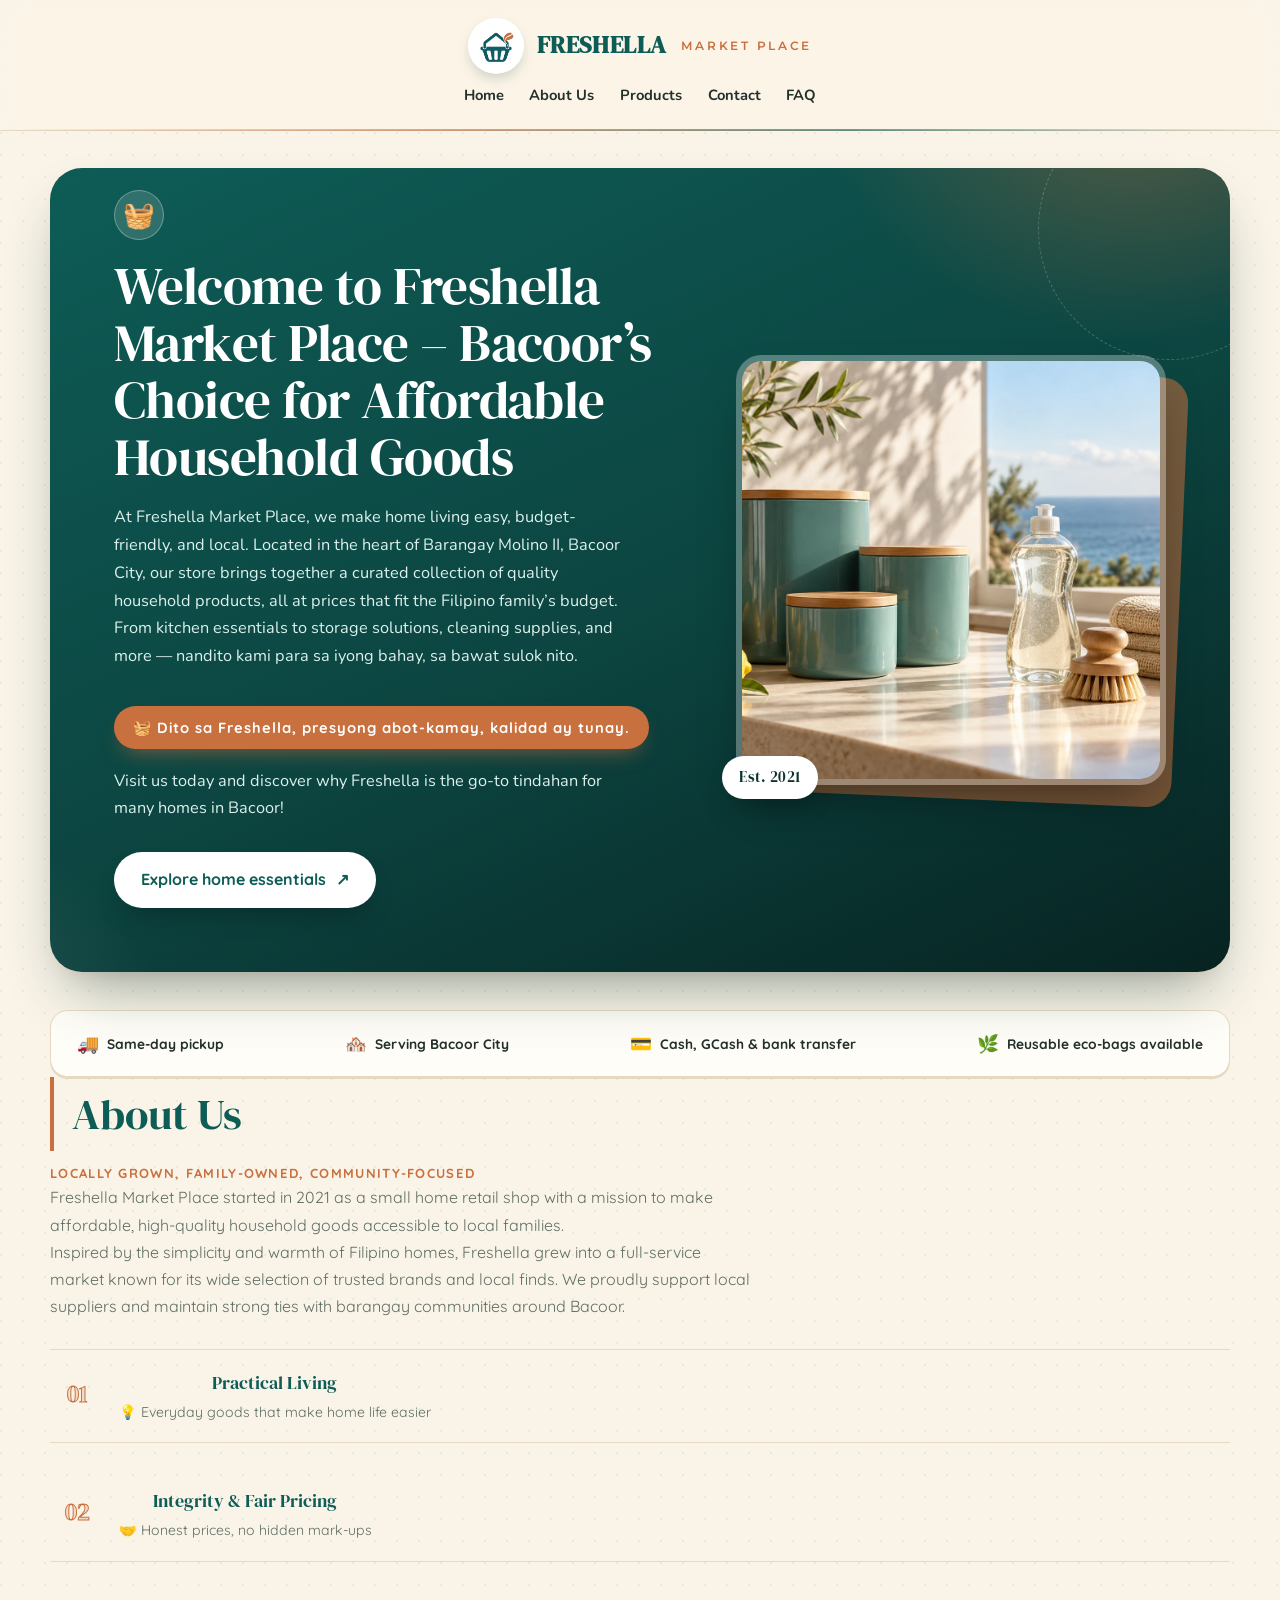
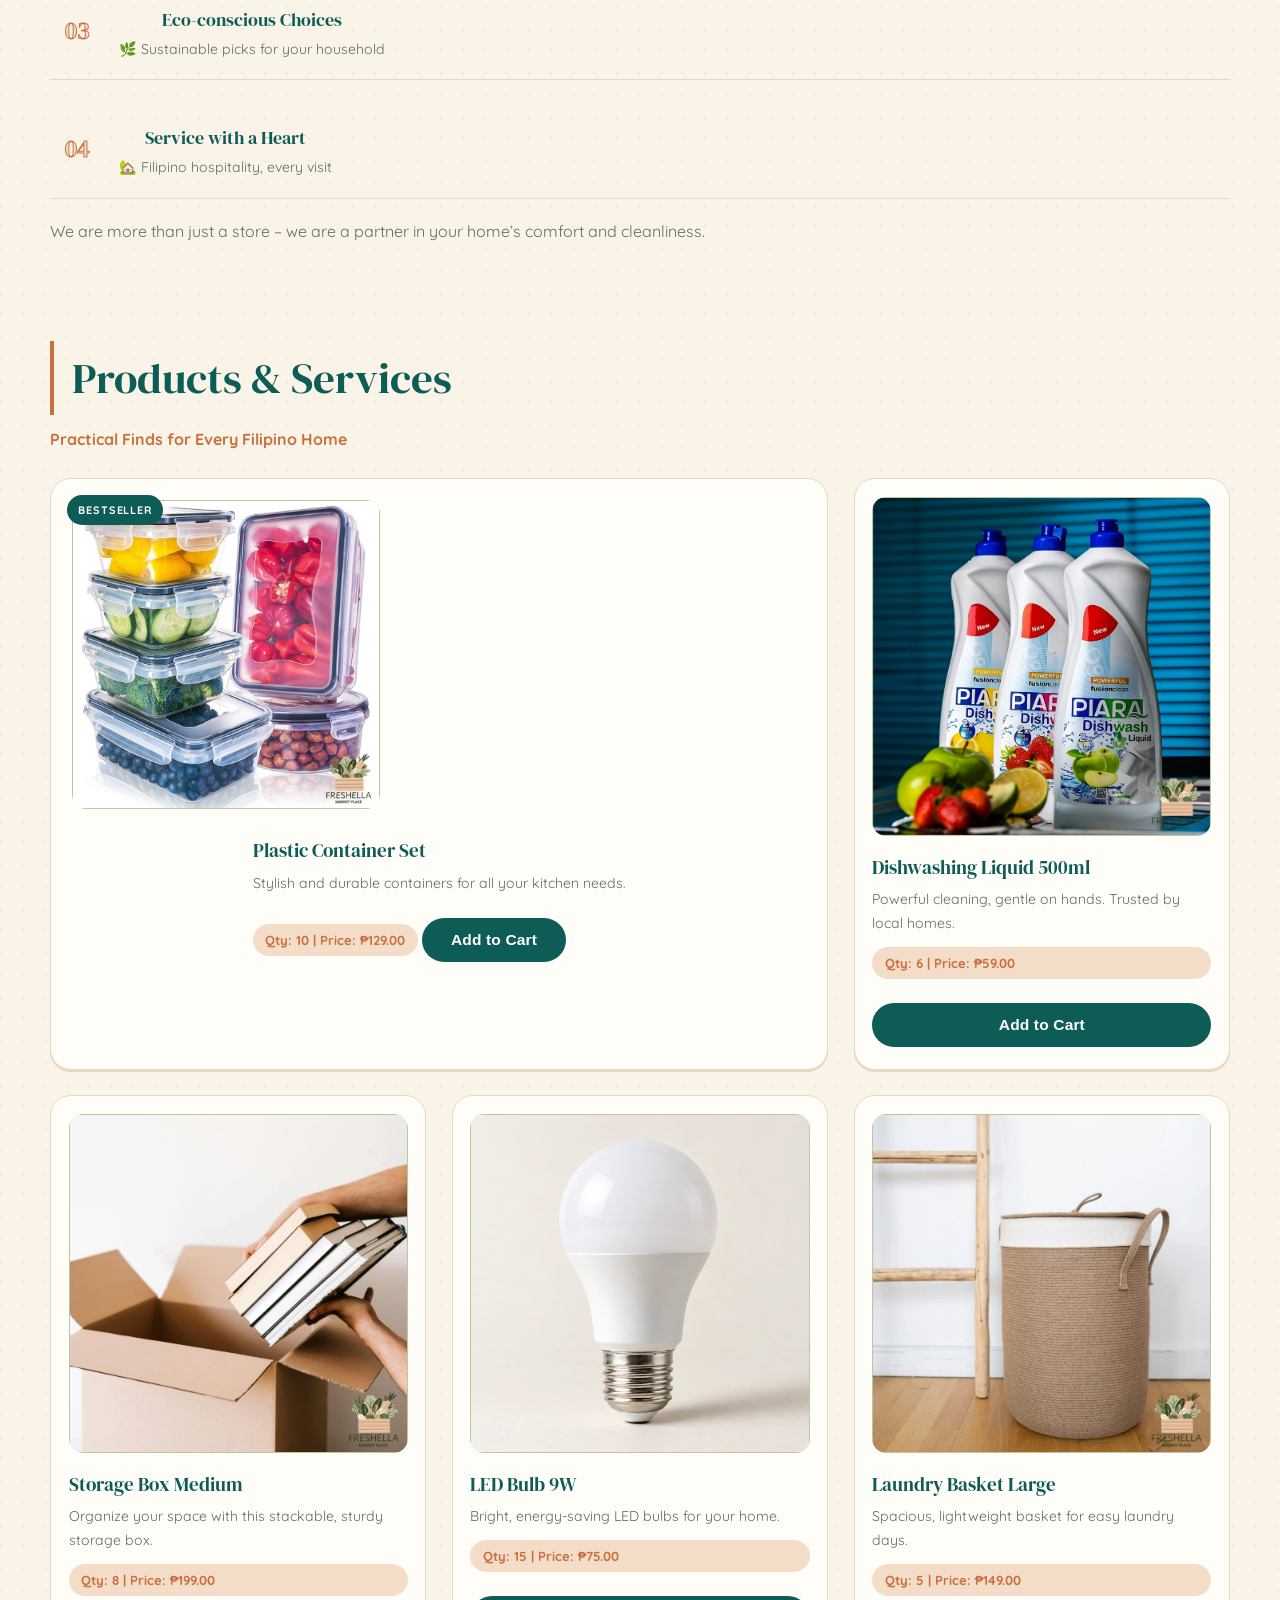
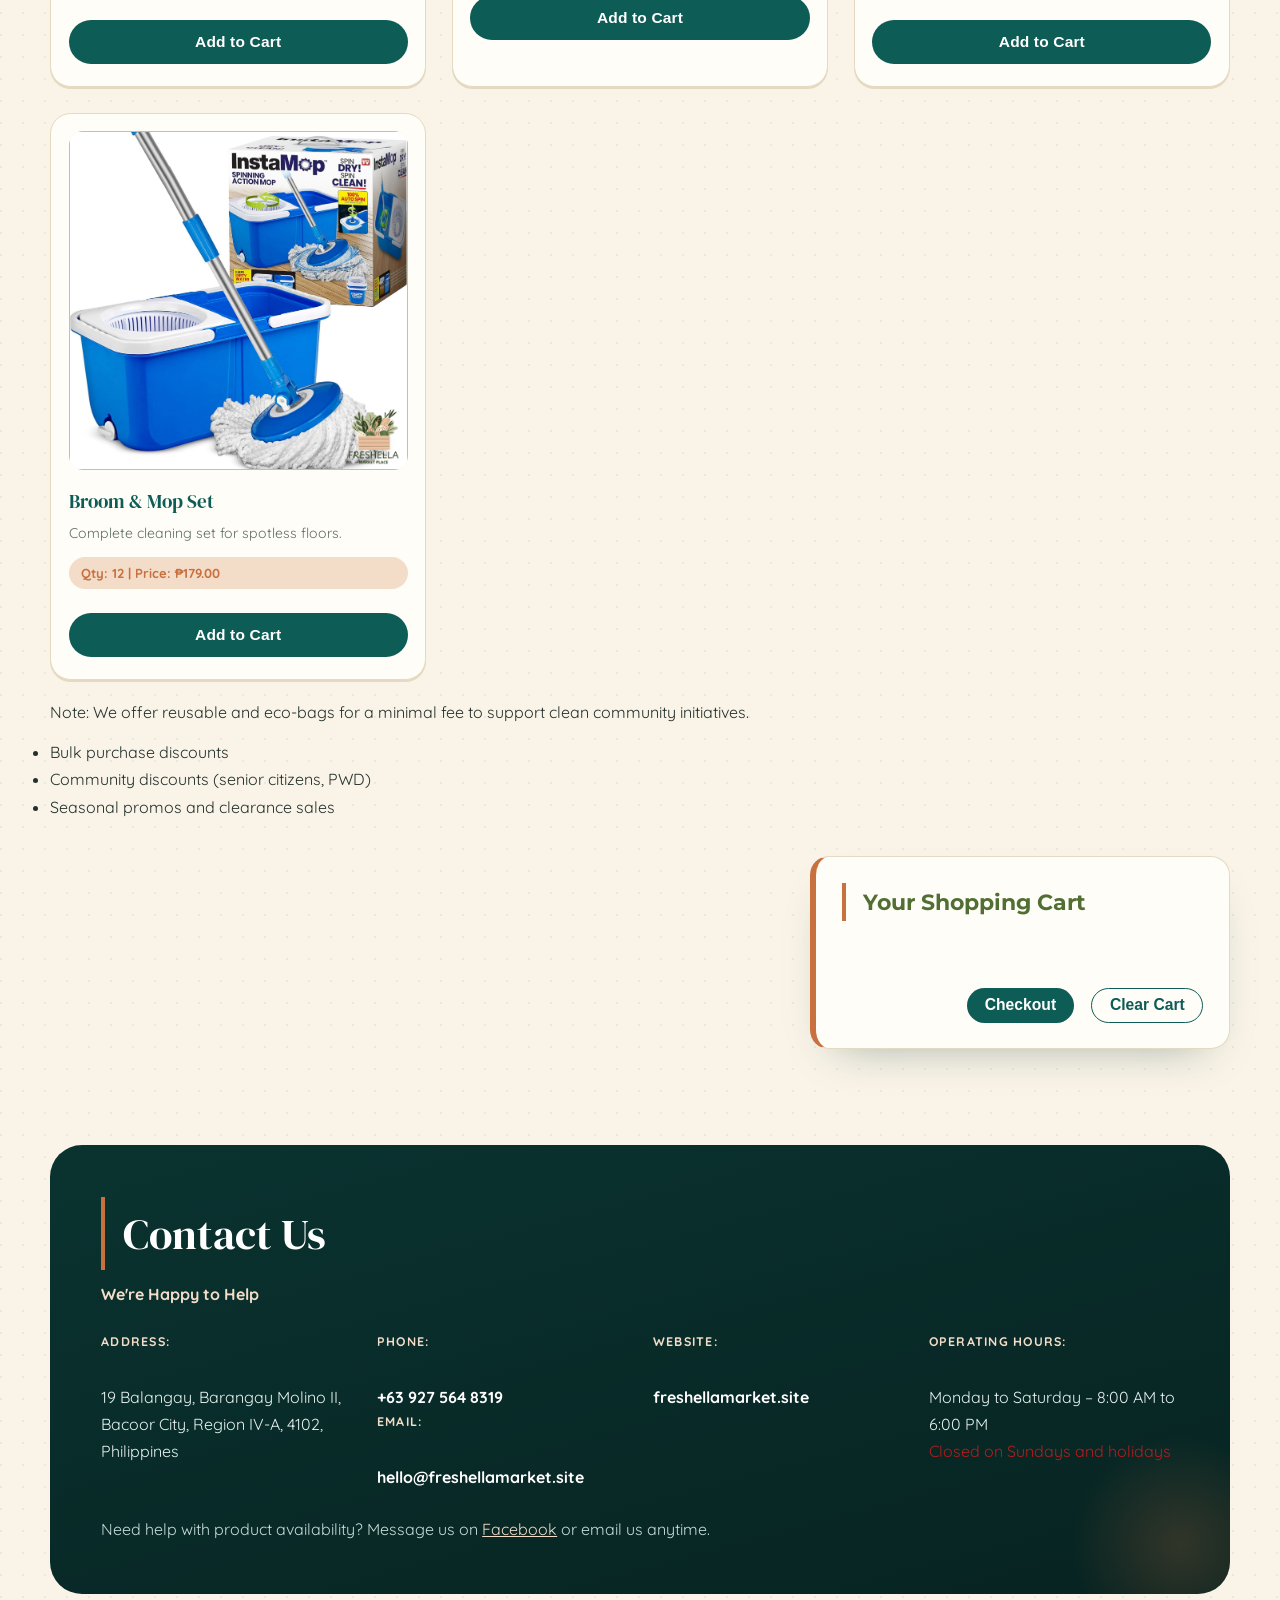
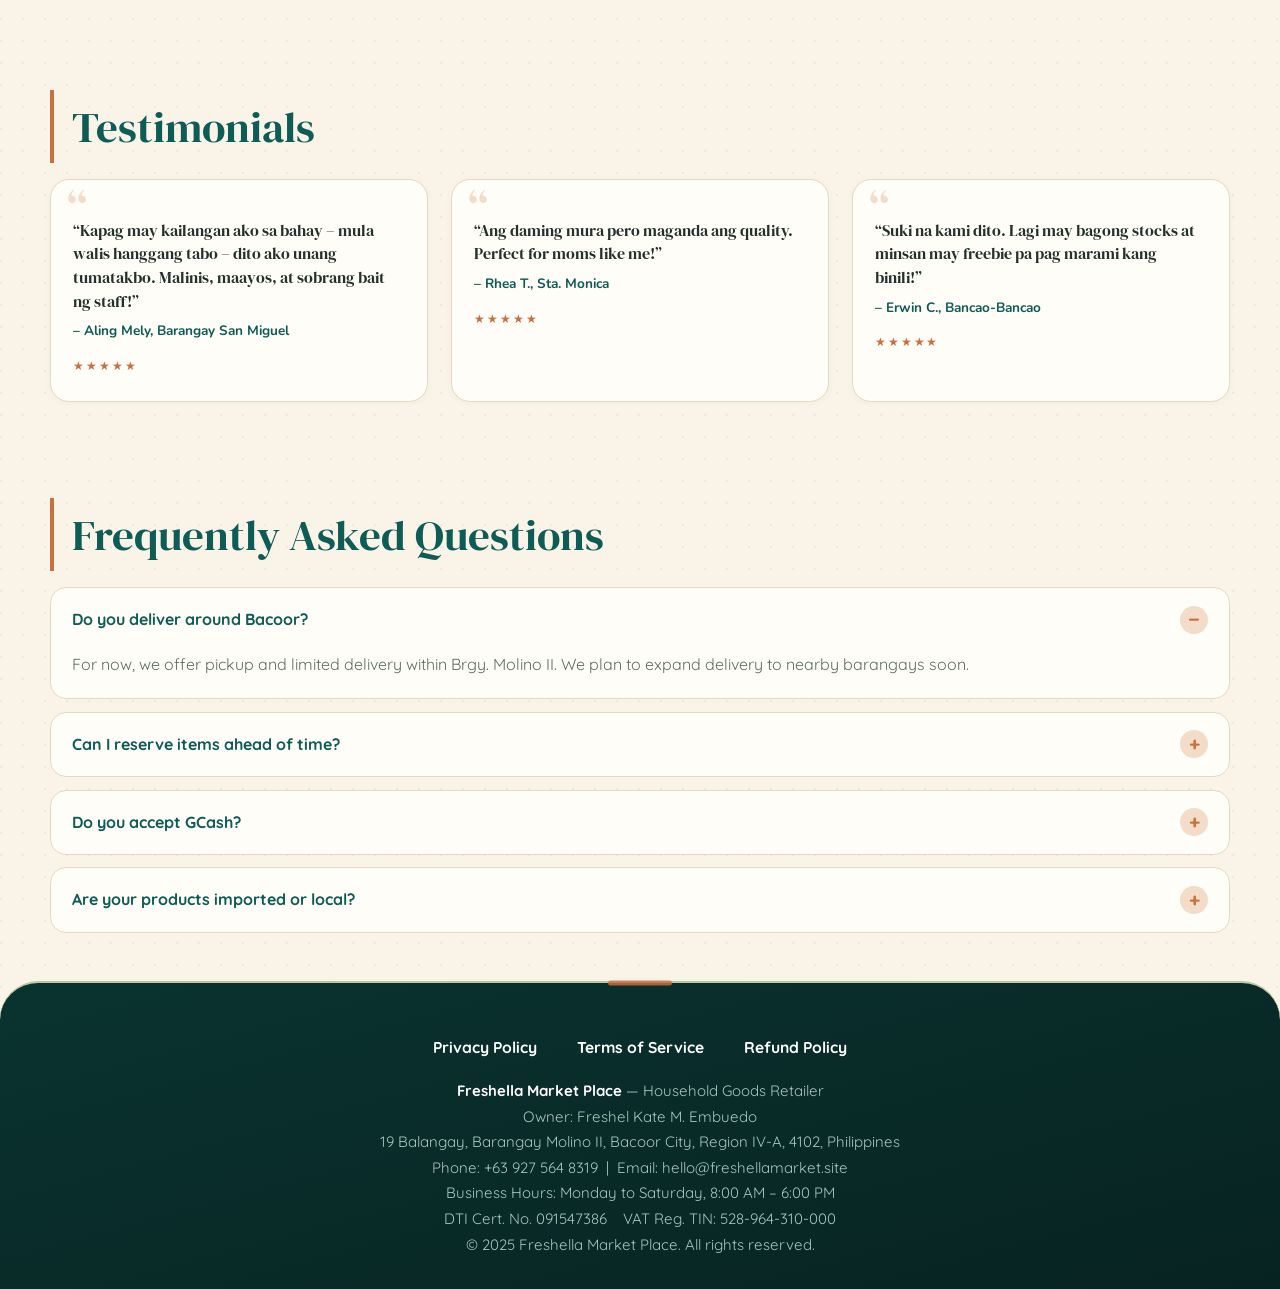
==== commit acbab197: "Update store address to 19 Balangay, Barangay Molino II, Bacoor City" ====
--- a/index.html
+++ b/index.html
@@ -3,9 +3,9 @@
 <head>
   <meta charset="UTF-8">
   <meta name="viewport" content="width=device-width, initial-scale=1.0">
-  <title>Freshella Market Place | Puerto Princesa’s Choice for Household Goods</title>
-  <meta name="description" content="Freshella Market Place – Puerto Princesa’s Choice for Affordable Household Goods. Shop kitchen essentials, cleaning products, organizers, and more.">
-  <meta name="keywords" content="Freshella, household goods, Puerto Princesa, Palawan, market, home essentials, cleaning, organization">
+  <title>Freshella Market Place | Bacoor’s Choice for Household Goods</title>
+  <meta name="description" content="Freshella Market Place – Bacoor’s Choice for Affordable Household Goods. Shop kitchen essentials, cleaning products, organizers, and more.">
+  <meta name="keywords" content="Freshella, household goods, Bacoor City, Molino, market, home essentials, cleaning, organization">
   <meta name="author" content="Freshella Market Place">
   <link rel="icon" type="image/png" href="assets/favicon-v2.png">
   <link href="https://fonts.googleapis.com/css?family=Montserrat:400,700|Nunito:400,700|Quicksand:400,700&display=swap" rel="stylesheet">
@@ -414,13 +414,13 @@
   <main class="container">
     <section id="home" class="hero">
 <div class="freshella-hero-copy">
-      <h2>Welcome to Freshella Market Place – Puerto Princesa’s Choice for Affordable Household Goods</h2>
+      <h2>Welcome to Freshella Market Place – Bacoor’s Choice for Affordable Household Goods</h2>
       <p>
-        At Freshella Market Place, we make home living easy, budget-friendly, and local. Located in the heart of Barangay Maunlad, Puerto Princesa City, our store brings together a curated collection of quality household products, all at prices that fit the Filipino family’s budget.<br>
+        At Freshella Market Place, we make home living easy, budget-friendly, and local. Located in the heart of Barangay Molino II, Bacoor City, our store brings together a curated collection of quality household products, all at prices that fit the Filipino family’s budget.<br>
         From kitchen essentials to storage solutions, cleaning supplies, and more — nandito kami para sa iyong bahay, sa bawat sulok nito.
       </p>
       <div class="tagline">🧺 Dito sa Freshella, presyong abot-kamay, kalidad ay tunay.</div>
-      <p>Visit us today and discover why Freshella is the go-to tindahan for many homes in Palawan!</p>
+      <p>Visit us today and discover why Freshella is the go-to tindahan for many homes in Bacoor!</p>
     
 <a class="freshella-shop-link" href="#products">Explore home essentials <span aria-hidden="true">↗</span></a>
 </div>
@@ -428,7 +428,7 @@
 </section>
     <div class="trust-bar">
       <div class="trust-item"><span>🚚</span>Same-day pickup</div>
-      <div class="trust-item"><span>🏘️</span>Serving Puerto Princesa since 2021</div>
+      <div class="trust-item"><span>🏘️</span>Serving Bacoor City</div>
       <div class="trust-item"><span>💳</span>Cash, GCash &amp; bank transfer</div>
       <div class="trust-item"><span>🌿</span>Reusable eco-bags available</div>
     </div>
@@ -436,8 +436,8 @@
       <h2>About Us</h2>
       <p>Locally Grown, Family-Owned, Community-Focused</p>
       <p>
-        Freshella Market Place started in 2021 as a small home retail shop with a mission to make affordable, high-quality household goods accessible to families in Palawan.<br>
-        Inspired by the simplicity and warmth of Filipino homes, Freshella grew into a full-service market known for its wide selection of trusted brands and local finds. We proudly support local suppliers and maintain strong ties with barangay communities around Puerto Princesa.
+        Freshella Market Place started in 2021 as a small home retail shop with a mission to make affordable, high-quality household goods accessible to local families.<br>
+        Inspired by the simplicity and warmth of Filipino homes, Freshella grew into a full-service market known for its wide selection of trusted brands and local finds. We proudly support local suppliers and maintain strong ties with barangay communities around Bacoor.
       </p>
       <div class="about-values">
         <div class="value-card">
@@ -454,7 +454,7 @@
         </div>
         <div class="value-card">
           <span class="vc-num">04</span>
-          <div class="vc-text"><strong>Service with a Heart</strong><em>🏡 Palawan hospitality, every visit</em></div>
+          <div class="vc-text"><strong>Service with a Heart</strong><em>🏡 Filipino hospitality, every visit</em></div>
         </div>
       </div>
       <p style="margin-top:1.2rem;">
@@ -510,7 +510,7 @@
           <button onclick="addToCart('Broom & Mop Set', 179.00)">Add to Cart</button>
         </div>
       </div>
-      <p style="margin-top:1.2rem;">Note: We offer reusable and eco-bags for a minimal fee to support clean Palawan initiatives.</p>
+      <p style="margin-top:1.2rem;">Note: We offer reusable and eco-bags for a minimal fee to support clean community initiatives.</p>
       <ul style="margin-top:.8rem;">
         <li>Bulk purchase discounts</li>
         <li>Community discounts (senior citizens, PWD)</li>
@@ -533,8 +533,8 @@
       <div class="contact-info">
         <div>
           <strong>Address:</strong><br>
-          #25 Ilang-Ilang Street, Barangay Maunlad,<br>
-          Puerto Princesa City, Palawan, Region IV-B, 5300, Philippines
+          19 Balangay, Barangay Molino II,<br>
+          Bacoor City, Region IV-A, 4102, Philippines
         </div>
         <div>
           <strong>Phone:</strong><br>
@@ -577,8 +577,8 @@
       <h2>Frequently Asked Questions</h2>
       <div class="faq-list">
         <details class="faq-item" open>
-          <summary>Do you deliver around Puerto Princesa?</summary>
-          <p>For now, we offer pickup and limited delivery within Brgy. Maunlad. We plan to expand delivery to nearby barangays soon.</p>
+          <summary>Do you deliver around Bacoor?</summary>
+          <p>For now, we offer pickup and limited delivery within Brgy. Molino II. We plan to expand delivery to nearby barangays soon.</p>
         </details>
         <details class="faq-item">
           <summary>Can I reserve items ahead of time?</summary>
@@ -604,7 +604,7 @@
     <div class="footer-meta">
       <strong>Freshella Market Place</strong> &mdash; Household Goods Retailer<br>
       Owner: Freshel Kate M. Embuedo<br>
-      #25 Ilang-Ilang Street, Barangay Maunlad, Puerto Princesa City, Palawan, Region IV-B, 5300, Philippines<br>
+      19 Balangay, Barangay Molino II, Bacoor City, Region IV-A, 4102, Philippines<br>
       Phone: +63 927 564 8319 &nbsp;|&nbsp; Email: hello@freshellamarket.site<br>
       Business Hours: Monday to Saturday, 8:00 AM – 6:00 PM<br>
       DTI Cert. No. 091547386 &nbsp;&nbsp; VAT Reg. TIN: 528-964-310-000<br>
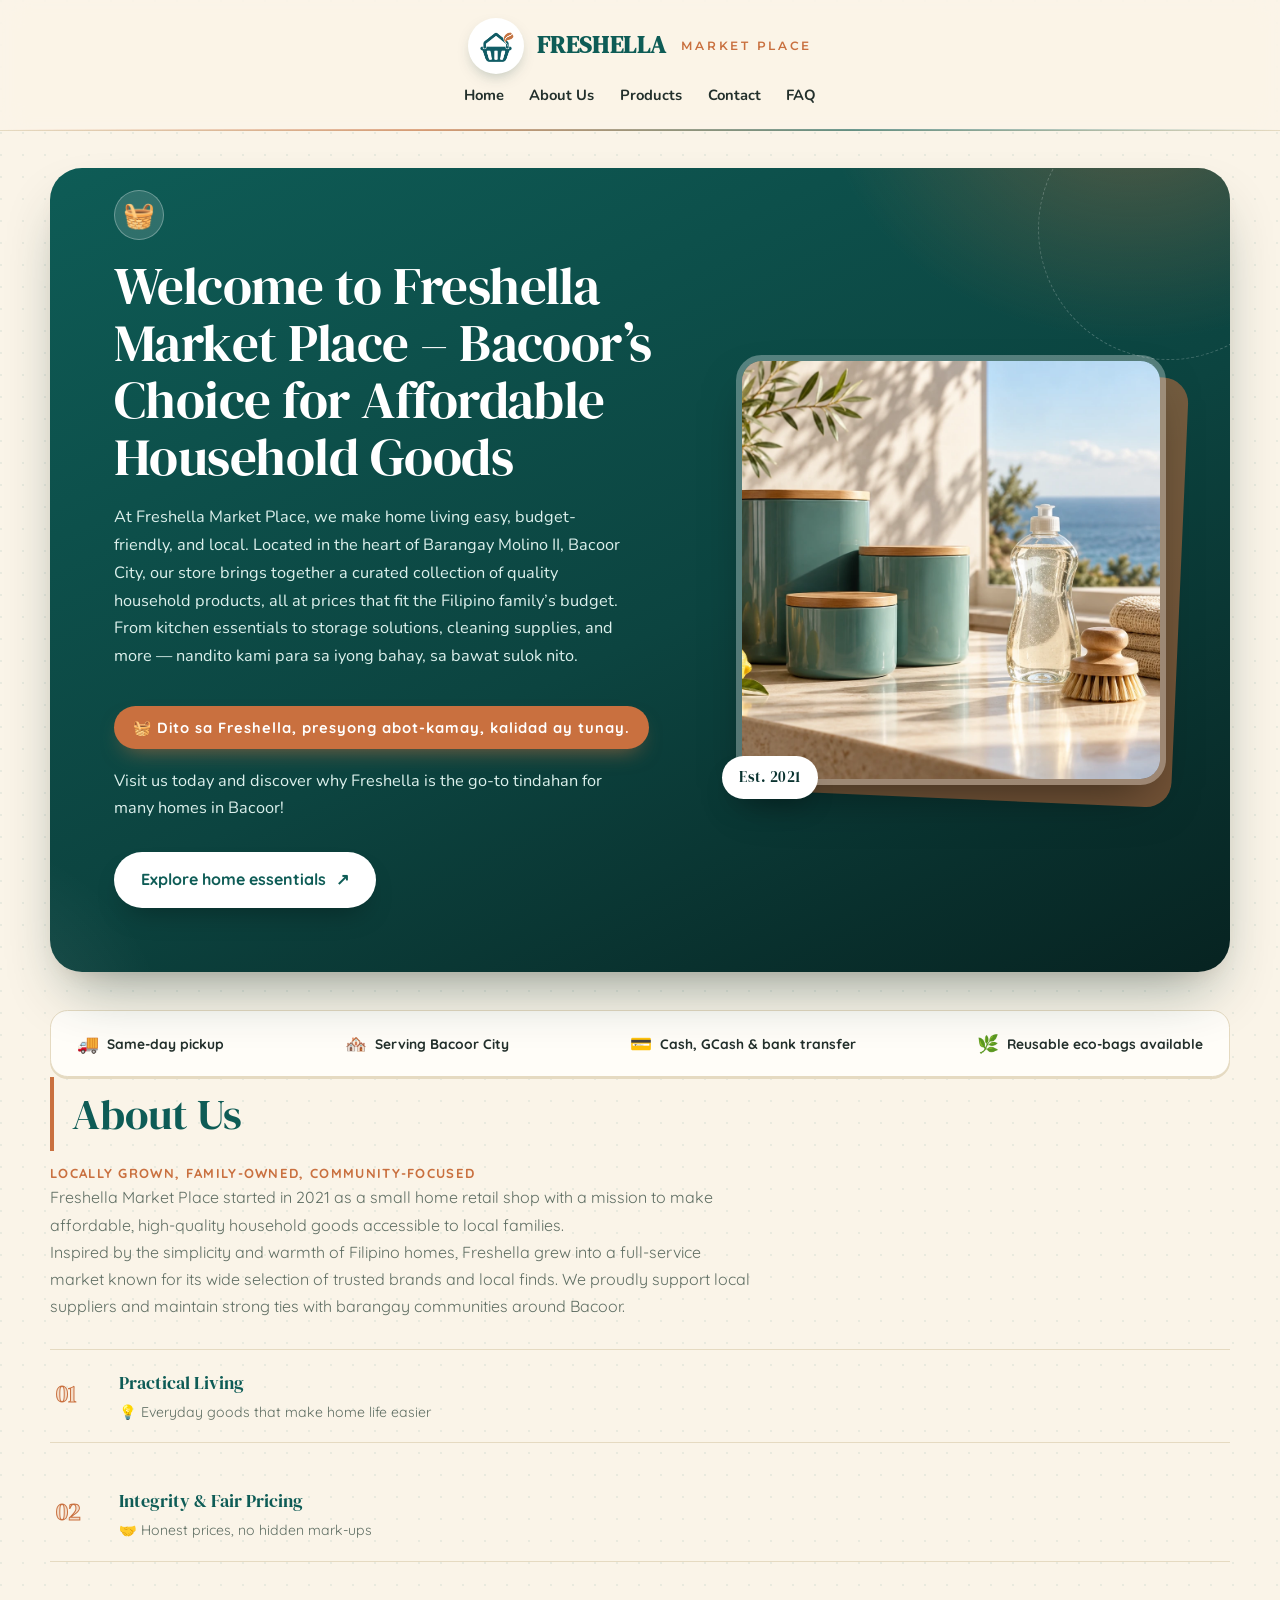
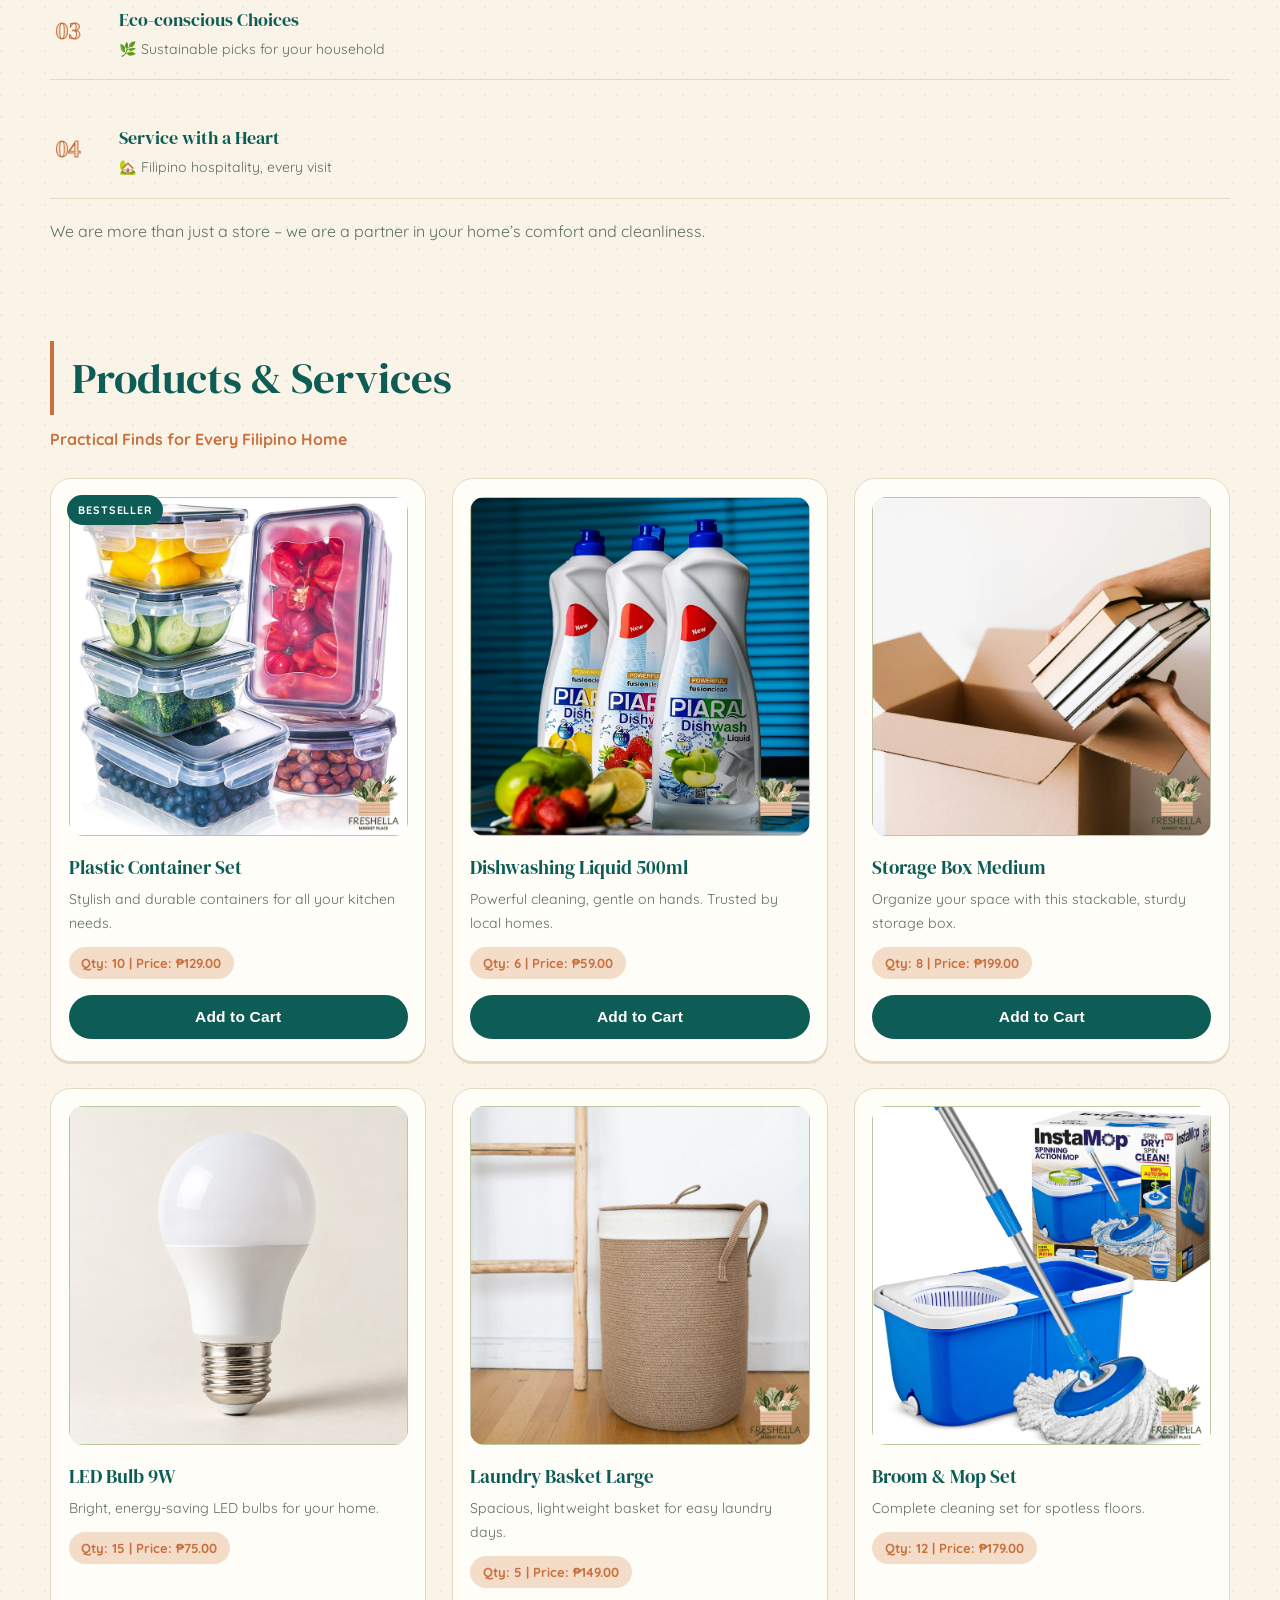
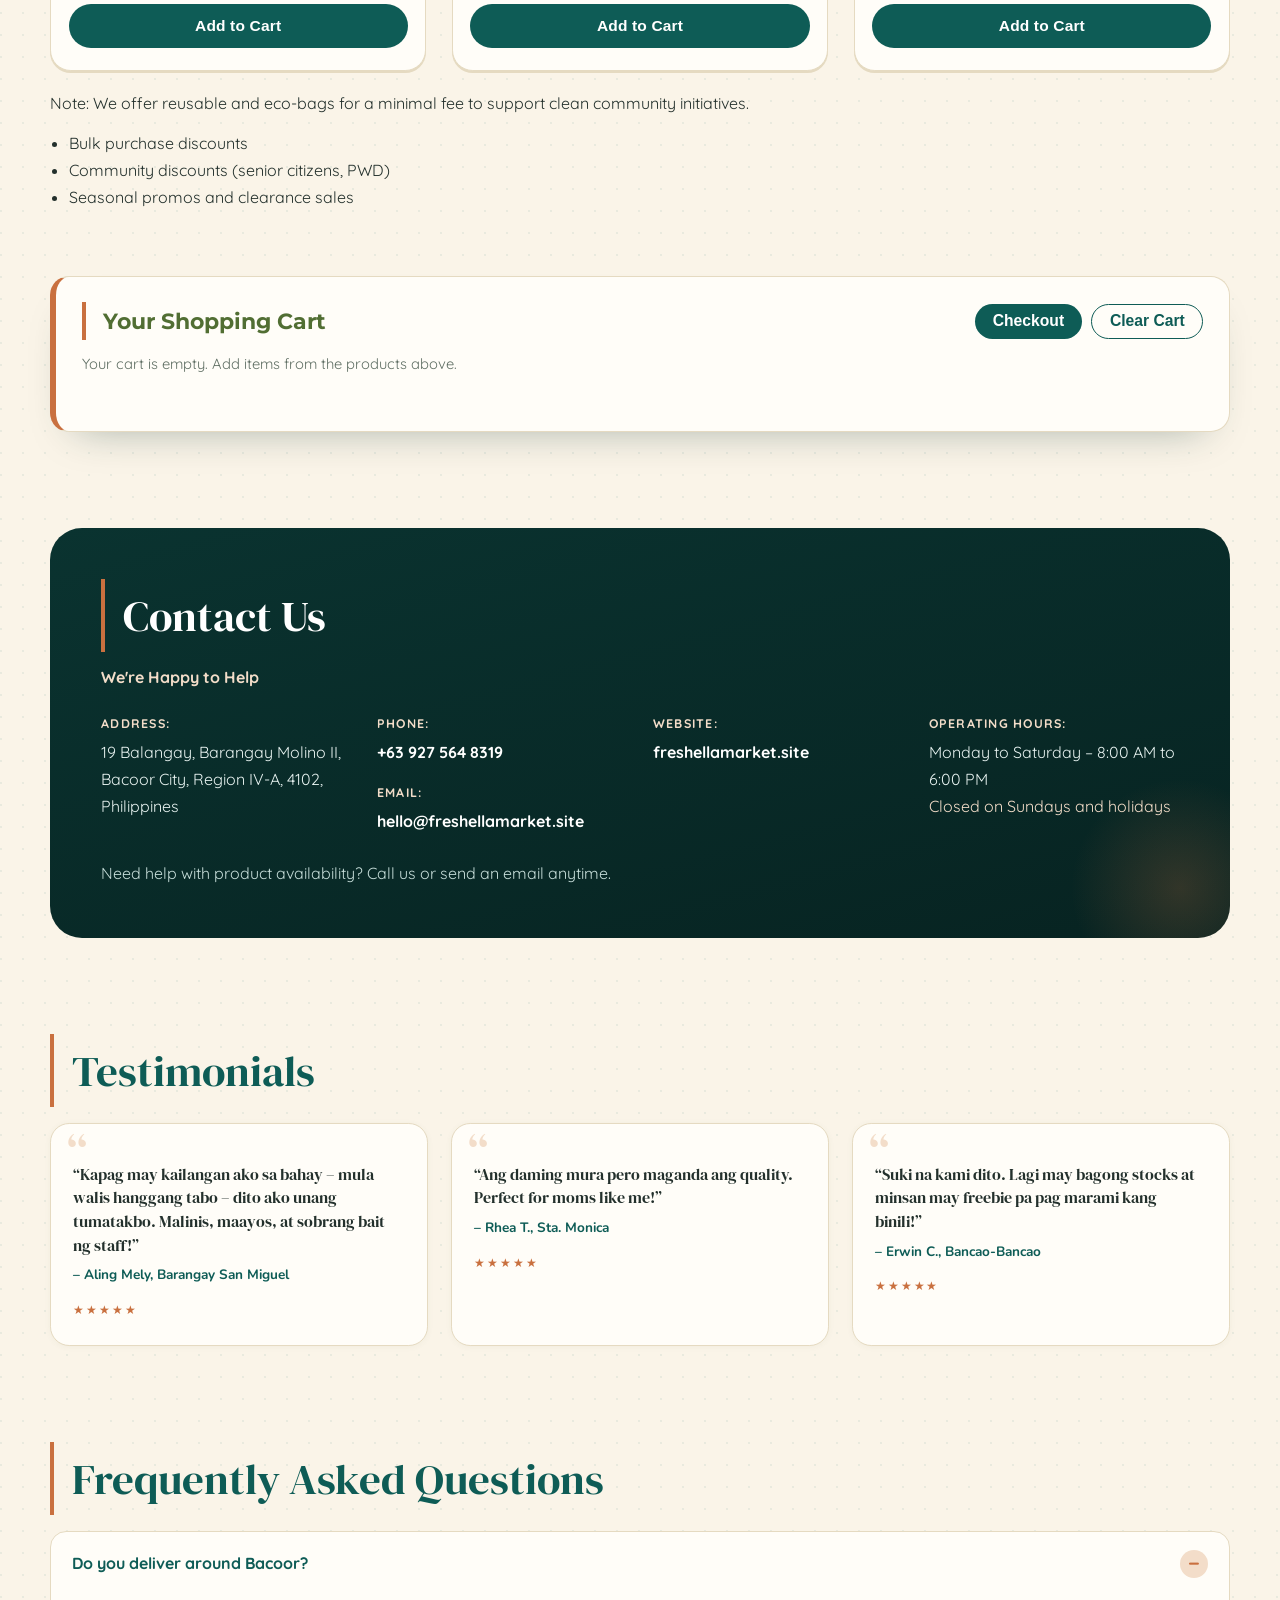
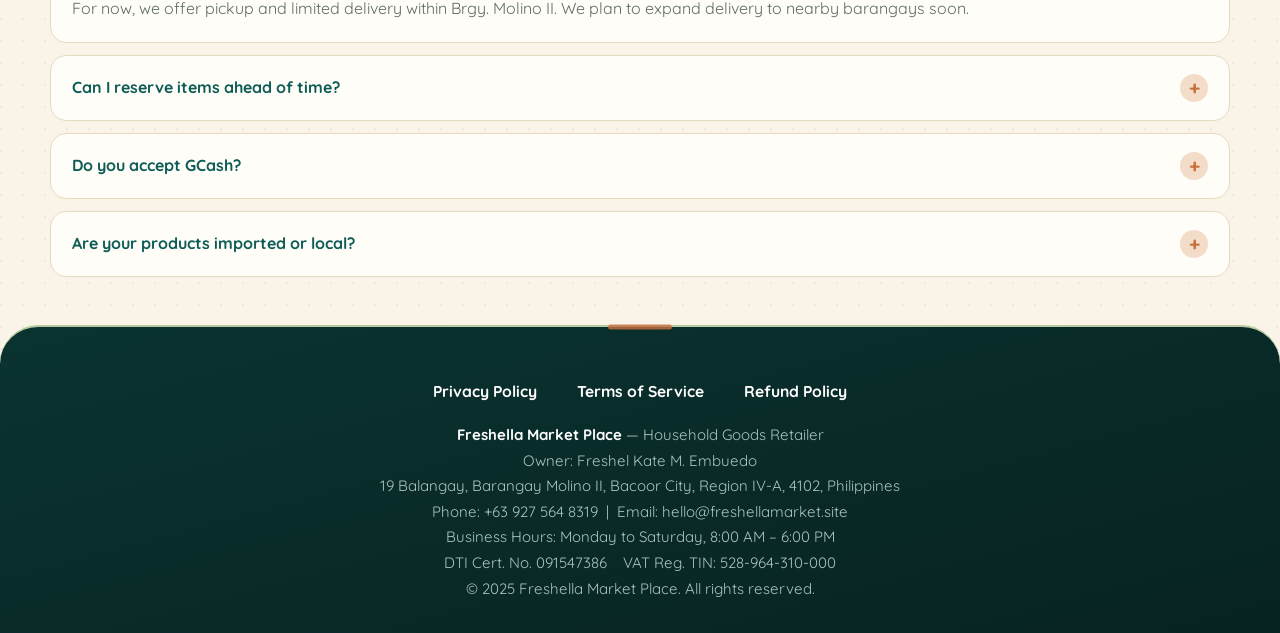
==== commit 6cfb0087: "Fix layout: even product grid, mobile padding, aligned values, cart panel, contact labels" ====
--- a/index.html
+++ b/index.html
@@ -553,7 +553,7 @@
         </div>
       </div>
       <p style="margin-top:1rem;">
-        Need help with product availability? Message us on <a href="https://facebook.com/" target="_blank">Facebook</a> or email us anytime.
+        Need help with product availability? Call us or send an email anytime.
       </p>
     </section>
     <section id="testimonials">
--- a/polish.css
+++ b/polish.css
@@ -219,3 +219,45 @@
   .hero { border-radius: 1.4rem; padding: 1.8rem 1.4rem; }
 }
 @media (prefers-reduced-motion: reduce) { html { scroll-behavior: auto; } * { transition: none !important; } }
+
+/* === Quick fix 2026-11-07: layout cleanup === */
+/* Products: uniform 3-col grid (6 items = 2 clean rows), equal-height cards, buttons aligned */
+.products-grid { grid-template-columns: repeat(3, 1fr); align-items: stretch; }
+.product-card, .product-card:nth-child(1) { grid-column: auto; display: flex; flex-direction: column; align-items: stretch; gap: 0; padding: 1.1rem 1.1rem 1.4rem; }
+.product-card:nth-child(1) .pc-img { flex: none !important; width: 100% !important; height: 0 !important; padding-top: 100% !important; margin-bottom: .9rem !important; align-self: auto; }
+.product-card:nth-child(1) .pc-info { display: flex; flex-direction: column; flex: 1; }
+.product-card .product-meta { align-self: flex-start; }
+.product-card button, .product-card:nth-child(1) .pc-info button { width: 100%; margin-top: auto; padding: .8rem 1rem; }
+.product-card > p, .product-card .pc-info > p { flex: 0 0 auto; }
+.product-card > .product-meta, .product-card .pc-info > .product-meta { margin-bottom: 1rem; }
+/* About values: left-aligned text column */
+.value-card { justify-content: flex-start; text-align: left; }
+.value-card .vc-text { align-items: flex-start; text-align: left; }
+/* Product extras list: no hanging bullets past the edge */
+#products ul { padding-left: 1.2rem; }
+/* Cart: full-width panel with an empty-state message */
+.cart-section { max-width: none; margin: clamp(2.5rem, 6vw, 4rem) 0 0; display: grid; grid-template-columns: 1fr auto; align-items: center; gap: .6rem 1.5rem; }
+.cart-section h2 { grid-column: 1; margin: 0; }
+.cart-list { grid-column: 1 / -1; margin: 0; padding: 0; list-style: none; }
+.cart-list:not(:has(li))::before { content: 'Your cart is empty. Add items from the products above.'; color: var(--muted); font-size: .92rem; }
+.cart-actions { grid-column: 2; grid-row: 1; display: flex; gap: .6rem; }
+/* Contact: tidy labels, readable "closed" note on dark background */
+.contact-info strong + br { display: none; }
+.contact-info div > a + br + strong { margin-top: 1rem; }
+.contact-info span[style] { color: var(--clay-soft) !important; }
+@media (max-width: 1000px) {
+  .products-grid { grid-template-columns: 1fr 1fr; }
+  .product-card:nth-child(1) { grid-column: auto; }
+}
+@media (max-width: 600px) {
+  main.container { padding-left: 1rem !important; padding-right: 1rem !important; }
+  .products-grid { grid-template-columns: 1fr; }
+  header { padding-left: 1rem; padding-right: 1rem; }
+  .logo-wrapper { flex-wrap: nowrap; }
+  .logo-sub { white-space: nowrap; font-size: .66rem; letter-spacing: .16em; }
+  nav { display: flex; flex-wrap: nowrap; justify-content: center; gap: .9rem; overflow-x: auto; }
+  nav a { font-size: .86rem; white-space: nowrap; }
+  .cart-section { grid-template-columns: 1fr; }
+  .cart-actions { grid-column: 1; grid-row: auto; }
+  .cart-actions button { flex: 1; }
+}
